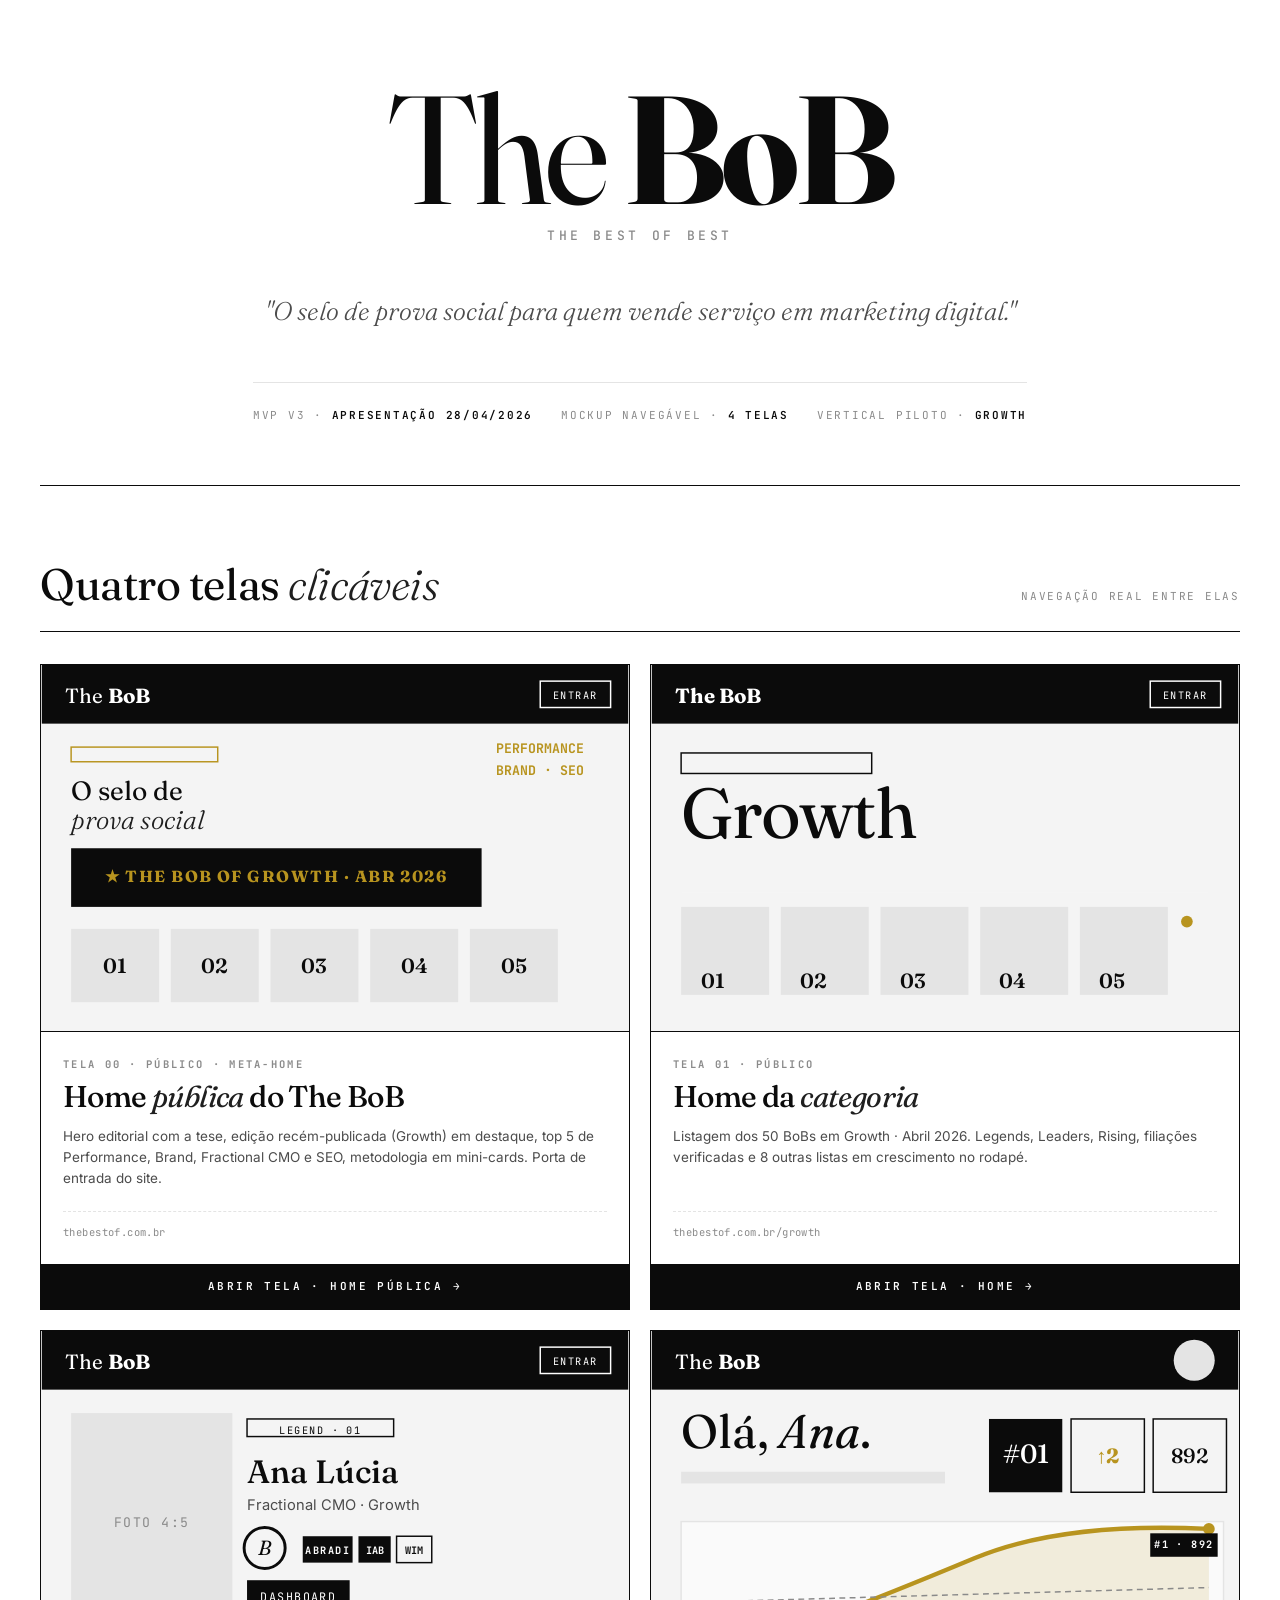
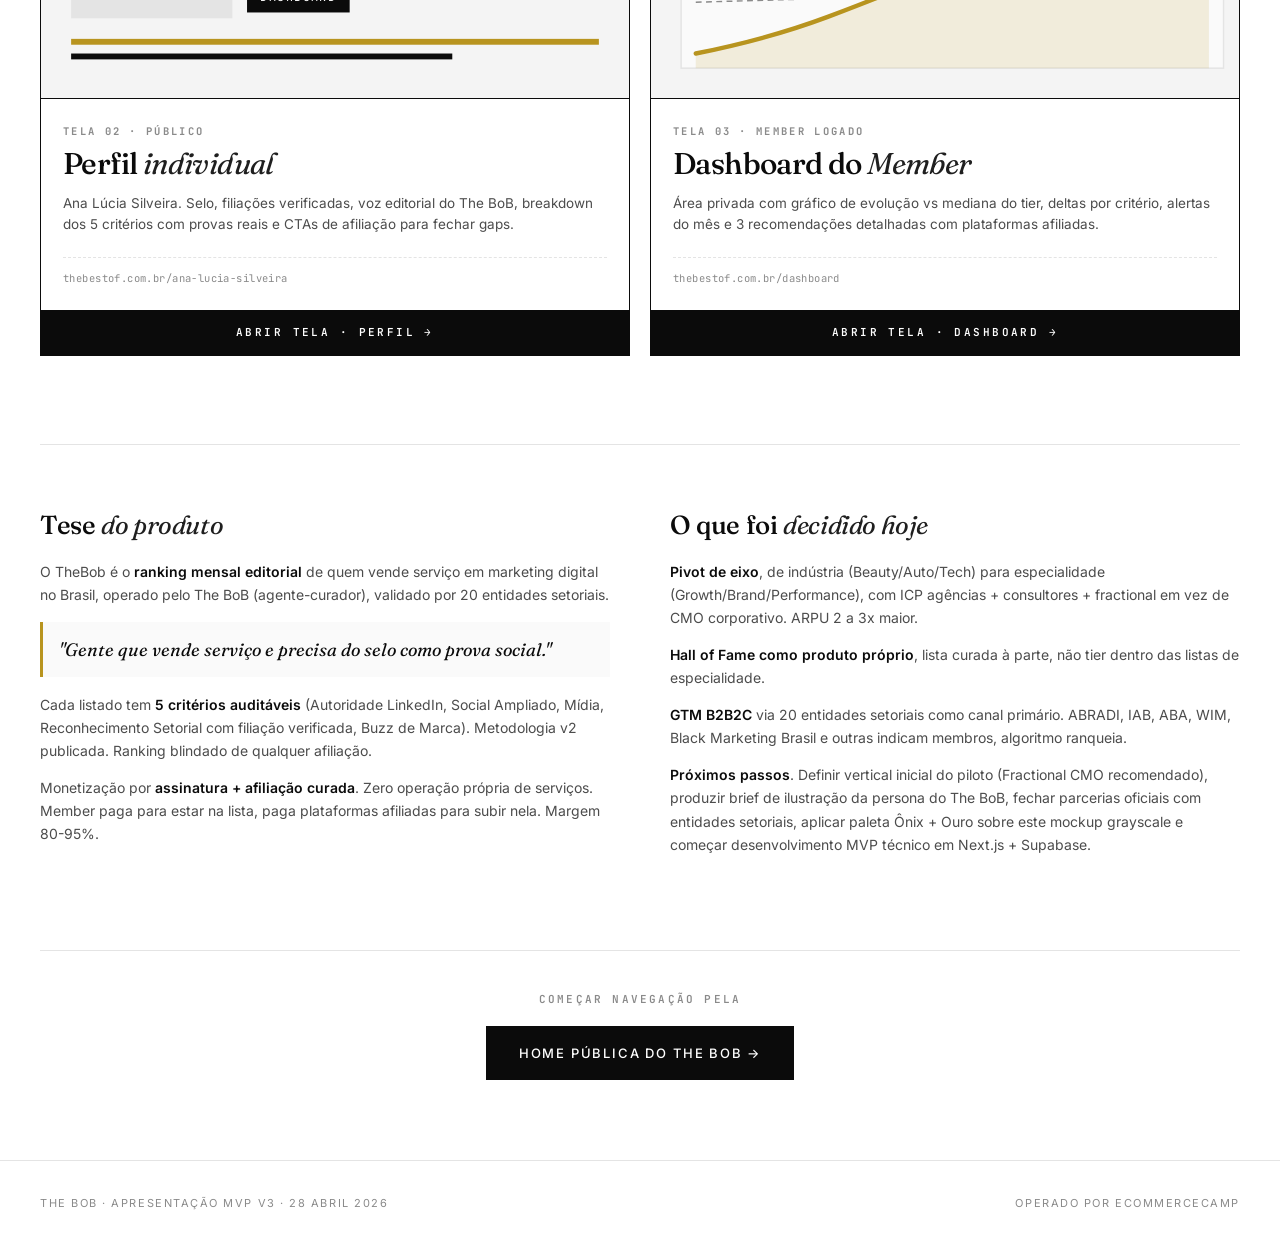
==== apresentacao.html @ 16d8b201 "feat: mockup navegável v3 do TheBob" ====
<!DOCTYPE html>
<html lang="pt-BR">
<head>
<meta charset="UTF-8" />
<meta name="viewport" content="width=device-width, initial-scale=1" />
<title>The BoB · Apresentação MVP · 28 de Abril de 2026</title>
<link rel="preconnect" href="https://fonts.googleapis.com" />
<link rel="preconnect" href="https://fonts.gstatic.com" crossorigin />
<link href="https://fonts.googleapis.com/css2?family=Fraunces:ital,opsz,wght@0,9..144,300;0,9..144,400;0,9..144,500;0,9..144,600;0,9..144,700;0,9..144,900;1,9..144,300;1,9..144,400&family=Inter:wght@300;400;500;600;700&family=JetBrains+Mono:wght@400;500;600;700&display=swap" rel="stylesheet" />
<link rel="stylesheet" href="styles.css" />
</head>
<body>

<main>
  <div class="container">

    <!-- HERO DA APRESENTAÇÃO -->
    <section class="pres-hero">
      <div class="pres-logo">The <strong>BoB</strong></div>
      <div class="pres-tagline">The Best of Best</div>
      <p class="pres-sub">"O selo de prova social para quem vende serviço em marketing digital."</p>
      <div class="pres-meta">
        <span>MVP v3 · <strong>Apresentação 28/04/2026</strong></span>
        <span>Mockup navegável · <strong>4 telas</strong></span>
        <span>Vertical piloto · <strong>Growth</strong></span>
        
      </div>
    </section>

    <!-- GRID DAS 4 TELAS -->
    <section class="pres-grid-section">
      <div class="pres-grid-head">
        <h2>Quatro telas <em>clicáveis</em></h2>
        <span class="mono" style="font-size: 11px; color: var(--mute); letter-spacing: 0.16em; text-transform: uppercase;">Navegação real entre elas</span>
      </div>

      <div class="pres-grid" style="grid-template-columns: repeat(2, 1fr);">

        <!-- CARD 00: HOME PÚBLICA (NOVO) -->
        <a href="home.html" class="pres-card">
          <div class="pres-card-visual">
            <svg viewBox="0 0 400 250" xmlns="http://www.w3.org/2000/svg">
              <rect x="0" y="0" width="400" height="40" fill="#0B0B0B"/>
              <text x="16" y="26" font-family="Fraunces,serif" font-size="14" fill="#FFF">The <tspan font-weight="700">BoB</tspan></text>
              <rect x="340" y="11" width="48" height="18" fill="none" stroke="#FFF"/>
              <text x="364" y="23" font-family="JetBrains Mono,monospace" font-size="7" fill="#FFF" text-anchor="middle" letter-spacing="1">ENTRAR</text>
              <rect x="20" y="56" width="100" height="10" fill="none" stroke="#B8941F"/>
              
              <text x="20" y="92" font-family="Fraunces,serif" font-size="18" fill="#0B0B0B" font-weight="400">O selo de</text>
              <text x="20" y="112" font-family="Fraunces,serif" font-size="18" fill="#1F1F1F" font-style="italic" font-weight="300">prova social</text>
              <rect x="20" y="125" width="280" height="40" fill="#0B0B0B"/>
              <text x="160" y="148" font-family="Fraunces,serif" font-size="11" fill="#B8941F" font-weight="700" text-anchor="middle" letter-spacing="1">★ THE BOB OF GROWTH · ABR 2026</text>
              <rect x="20" y="180" width="60" height="50" fill="#E4E4E4"/>
              <rect x="88" y="180" width="60" height="50" fill="#E4E4E4"/>
              <rect x="156" y="180" width="60" height="50" fill="#E4E4E4"/>
              <rect x="224" y="180" width="60" height="50" fill="#E4E4E4"/>
              <rect x="292" y="180" width="60" height="50" fill="#E4E4E4"/>
              <text x="50" y="210" font-family="Fraunces,serif" font-size="14" fill="#0B0B0B" font-weight="600" text-anchor="middle">01</text>
              <text x="118" y="210" font-family="Fraunces,serif" font-size="14" fill="#0B0B0B" font-weight="600" text-anchor="middle">02</text>
              <text x="186" y="210" font-family="Fraunces,serif" font-size="14" fill="#0B0B0B" font-weight="600" text-anchor="middle">03</text>
              <text x="254" y="210" font-family="Fraunces,serif" font-size="14" fill="#0B0B0B" font-weight="600" text-anchor="middle">04</text>
              <text x="322" y="210" font-family="Fraunces,serif" font-size="14" fill="#0B0B0B" font-weight="600" text-anchor="middle">05</text>
              <text x="370" y="60" font-family="JetBrains Mono,monospace" font-size="9" fill="#B8941F" font-weight="700" text-anchor="end">PERFORMANCE</text>
              <text x="370" y="75" font-family="JetBrains Mono,monospace" font-size="9" fill="#B8941F" font-weight="700" text-anchor="end">BRAND · SEO</text>
            </svg>
          </div>
          <div class="pres-card-body">
            <span class="pres-card-num">Tela 00 · Público · meta-home</span>
            <h3>Home <em>pública</em> do The BoB</h3>
            <p>Hero editorial com a tese, edição recém-publicada (Growth) em destaque, top 5 de Performance, Brand, Fractional CMO e SEO, metodologia em mini-cards. Porta de entrada do site.</p>
            <span class="pres-card-url">thebestof.com.br</span>
          </div>
          <span class="pres-card-cta">Abrir tela · Home pública →</span>
        </a>

        <!-- CARD 01: HOME CATEGORIA -->
        <a href="index.html" class="pres-card">
          <div class="pres-card-visual">
            <svg viewBox="0 0 400 250" xmlns="http://www.w3.org/2000/svg">
              <rect x="0" y="0" width="400" height="40" fill="#0B0B0B"/>
              <text x="16" y="26" font-family="Fraunces,serif" font-size="14" fill="#FFF" font-weight="700">The <tspan font-weight="700">BoB</tspan></text>
              <rect x="340" y="11" width="48" height="18" fill="none" stroke="#FFF" stroke-width="1"/>
              <text x="364" y="23" font-family="JetBrains Mono,monospace" font-size="7" fill="#FFF" text-anchor="middle" letter-spacing="1">ENTRAR</text>
              <rect x="20" y="60" width="130" height="14" fill="none" stroke="#0B0B0B"/>
              
              <text x="20" y="118" font-family="Fraunces,serif" font-size="48" fill="#0B0B0B" font-weight="400" letter-spacing="-1">Growth</text>
              <rect x="20" y="145" width="360" height="10" fill="#F4F4F4"/>
              <rect x="20" y="165" width="60" height="60" fill="#E4E4E4"/>
              <rect x="88" y="165" width="60" height="60" fill="#E4E4E4"/>
              <rect x="156" y="165" width="60" height="60" fill="#E4E4E4"/>
              <rect x="224" y="165" width="60" height="60" fill="#E4E4E4"/>
              <rect x="292" y="165" width="60" height="60" fill="#E4E4E4"/>
              <text x="42" y="220" font-family="Fraunces,serif" font-size="14" fill="#0B0B0B" font-weight="600" text-anchor="middle">01</text>
              <text x="110" y="220" font-family="Fraunces,serif" font-size="14" fill="#0B0B0B" font-weight="600" text-anchor="middle">02</text>
              <text x="178" y="220" font-family="Fraunces,serif" font-size="14" fill="#0B0B0B" font-weight="600" text-anchor="middle">03</text>
              <text x="246" y="220" font-family="Fraunces,serif" font-size="14" fill="#0B0B0B" font-weight="600" text-anchor="middle">04</text>
              <text x="314" y="220" font-family="Fraunces,serif" font-size="14" fill="#0B0B0B" font-weight="600" text-anchor="middle">05</text>
              <circle cx="365" cy="175" r="4" fill="#B8941F"/>
            </svg>
          </div>
          <div class="pres-card-body">
            <span class="pres-card-num">Tela 01 · Público</span>
            <h3>Home da <em>categoria</em></h3>
            <p>Listagem dos 50 BoBs em Growth · Abril 2026. Legends, Leaders, Rising, filiações verificadas e 8 outras listas em crescimento no rodapé.</p>
            <span class="pres-card-url">thebestof.com.br/growth</span>
          </div>
          <span class="pres-card-cta">Abrir tela · Home →</span>
        </a>

        <!-- CARD 02: PERFIL -->
        <a href="perfil.html" class="pres-card">
          <div class="pres-card-visual">
            <svg viewBox="0 0 400 250" xmlns="http://www.w3.org/2000/svg">
              <rect x="0" y="0" width="400" height="40" fill="#0B0B0B"/>
              <text x="16" y="26" font-family="Fraunces,serif" font-size="14" fill="#FFF">The <tspan font-weight="700">BoB</tspan></text>
              <rect x="340" y="11" width="48" height="18" fill="none" stroke="#FFF"/>
              <text x="364" y="23" font-family="JetBrains Mono,monospace" font-size="7" fill="#FFF" text-anchor="middle" letter-spacing="1">ENTRAR</text>
              <rect x="20" y="56" width="110" height="140" fill="#E4E4E4"/>
              <text x="75" y="134" font-family="JetBrains Mono,monospace" font-size="9" fill="#8A8A8A" text-anchor="middle" letter-spacing="1">FOTO 4:5</text>
              <rect x="140" y="60" width="100" height="12" fill="none" stroke="#0B0B0B"/>
              <text x="190" y="70" font-family="JetBrains Mono,monospace" font-size="7" fill="#0B0B0B" text-anchor="middle" letter-spacing="1">LEGEND · 01</text>
              <text x="140" y="104" font-family="Fraunces,serif" font-size="22" fill="#0B0B0B" font-weight="500">Ana Lúcia</text>
              <text x="140" y="122" font-family="Inter,sans-serif" font-size="10" fill="#4C4C4C">Fractional CMO · Growth</text>
              <circle cx="152" cy="148" r="14" fill="none" stroke="#0B0B0B" stroke-width="2"/>
              <text x="152" y="153" font-family="Fraunces,serif" font-size="14" fill="#0B0B0B" font-style="italic" text-anchor="middle">B</text>
              <rect x="178" y="140" width="34" height="18" fill="#0B0B0B"/>
              <text x="195" y="152" font-family="JetBrains Mono,monospace" font-size="7" fill="#FFF" text-anchor="middle" font-weight="700" letter-spacing="1">ABRADI</text>
              <rect x="216" y="140" width="22" height="18" fill="#0B0B0B"/>
              <text x="227" y="152" font-family="JetBrains Mono,monospace" font-size="7" fill="#FFF" text-anchor="middle" font-weight="700">IAB</text>
              <rect x="242" y="140" width="24" height="18" fill="none" stroke="#0B0B0B"/>
              <text x="254" y="152" font-family="JetBrains Mono,monospace" font-size="7" fill="#0B0B0B" text-anchor="middle" font-weight="700">WIM</text>
              <rect x="140" y="170" width="70" height="22" fill="#0B0B0B"/>
              <text x="175" y="184" font-family="JetBrains Mono,monospace" font-size="8" fill="#FFF" text-anchor="middle" letter-spacing="1">DASHBOARD</text>
              <rect x="20" y="210" width="360" height="4" fill="#B8941F"/>
              <rect x="20" y="220" width="260" height="4" fill="#0B0B0B"/>
            </svg>
          </div>
          <div class="pres-card-body">
            <span class="pres-card-num">Tela 02 · Público</span>
            <h3>Perfil <em>individual</em></h3>
            <p>Ana Lúcia Silveira. Selo, filiações verificadas, voz editorial do The BoB, breakdown dos 5 critérios com provas reais e CTAs de afiliação para fechar gaps.</p>
            <span class="pres-card-url">thebestof.com.br/ana-lucia-silveira</span>
          </div>
          <span class="pres-card-cta">Abrir tela · Perfil →</span>
        </a>

        <!-- CARD 03: DASHBOARD -->
        <a href="dashboard.html" class="pres-card">
          <div class="pres-card-visual">
            <svg viewBox="0 0 400 250" xmlns="http://www.w3.org/2000/svg">
              <rect x="0" y="0" width="400" height="40" fill="#0B0B0B"/>
              <text x="16" y="26" font-family="Fraunces,serif" font-size="14" fill="#FFF">The <tspan font-weight="700">BoB</tspan></text>
              <circle cx="370" cy="20" r="14" fill="#E4E4E4"/>
              <text x="20" y="80" font-family="Fraunces,serif" font-size="32" fill="#0B0B0B" font-weight="400">Olá, <tspan font-style="italic">Ana</tspan>.</text>
              <rect x="20" y="96" width="180" height="8" fill="#E4E4E4"/>
              <rect x="230" y="60" width="50" height="50" fill="#0B0B0B"/>
              <text x="255" y="90" font-family="Fraunces,serif" font-size="18" fill="#FFF" text-anchor="middle" font-weight="500">#01</text>
              <rect x="286" y="60" width="50" height="50" fill="#F4F4F4" stroke="#0B0B0B"/>
              <text x="311" y="90" font-family="Fraunces,serif" font-size="14" fill="#B8941F" text-anchor="middle" font-weight="700">↑2</text>
              <rect x="342" y="60" width="50" height="50" fill="#F4F4F4" stroke="#0B0B0B"/>
              <text x="367" y="90" font-family="Fraunces,serif" font-size="14" fill="#0B0B0B" text-anchor="middle" font-weight="500">892</text>
              <rect x="20" y="130" width="370" height="100" fill="#FAFAFA" stroke="#E4E4E4"/>
              <path d="M 30 220 Q 80 210, 120 195 T 220 155 T 380 135" fill="none" stroke="#B8941F" stroke-width="3" stroke-linecap="round"/>
              <path d="M 30 220 Q 80 210, 120 195 T 220 155 T 380 135 L 380 230 L 30 230 Z" fill="#B8941F" fill-opacity="0.14"/>
              <line x1="30" y1="185" x2="380" y2="175" stroke="#8A8A8A" stroke-width="1" stroke-dasharray="4,3"/>
              <circle cx="380" cy="135" r="4" fill="#B8941F"/>
              <rect x="340" y="138" width="46" height="16" fill="#0B0B0B"/>
              <text x="363" y="148" font-family="JetBrains Mono,monospace" font-size="7" fill="#FFF" text-anchor="middle" font-weight="700" letter-spacing="1">#1 · 892</text>
            </svg>
          </div>
          <div class="pres-card-body">
            <span class="pres-card-num">Tela 03 · Member logado</span>
            <h3>Dashboard do <em>Member</em></h3>
            <p>Área privada com gráfico de evolução vs mediana do tier, deltas por critério, alertas do mês e 3 recomendações detalhadas com plataformas afiliadas.</p>
            <span class="pres-card-url">thebestof.com.br/dashboard</span>
          </div>
          <span class="pres-card-cta">Abrir tela · Dashboard →</span>
        </a>

      </div>
    </section>

    <!-- CONTEXTO ESTRATÉGICO -->
    <section class="pres-context">
      <div>
        <h3>Tese <em>do produto</em></h3>
        <p>O TheBob é o <strong>ranking mensal editorial</strong> de quem vende serviço em marketing digital no Brasil, operado pelo The BoB (agente-curador), validado por 20 entidades setoriais.</p>
        <p class="pres-key">"Gente que vende serviço e precisa do selo como prova social."</p>
        <p>Cada listado tem <strong>5 critérios auditáveis</strong> (Autoridade LinkedIn, Social Ampliado, Mídia, Reconhecimento Setorial com filiação verificada, Buzz de Marca). Metodologia v2 publicada. Ranking blindado de qualquer afiliação.</p>
        <p>Monetização por <strong>assinatura + afiliação curada</strong>. Zero operação própria de serviços. Member paga para estar na lista, paga plataformas afiliadas para subir nela. Margem 80-95%.</p>
      </div>
      <div>
        <h3>O que foi <em>decidido hoje</em></h3>
        <p><strong>Pivot de eixo</strong>, de indústria (Beauty/Auto/Tech) para especialidade (Growth/Brand/Performance), com ICP agências + consultores + fractional em vez de CMO corporativo. ARPU 2 a 3x maior.</p>
        <p><strong>Hall of Fame como produto próprio</strong>, lista curada à parte, não tier dentro das listas de especialidade.</p>
        <p><strong>GTM B2B2C</strong> via 20 entidades setoriais como canal primário. ABRADI, IAB, ABA, WIM, Black Marketing Brasil e outras indicam membros, algoritmo ranqueia.</p>
        <p><strong>Próximos passos</strong>. Definir vertical inicial do piloto (Fractional CMO recomendado), produzir brief de ilustração da persona do The BoB, fechar parcerias oficiais com entidades setoriais, aplicar paleta Ônix + Ouro sobre este mockup grayscale e começar desenvolvimento MVP técnico em Next.js + Supabase.</p>
      </div>
    </section>

    <!-- BOTÃO DE NAVEGAÇÃO RÁPIDA -->
    <section style="padding: 40px 0 80px; border-top: 1px solid var(--line); text-align: center;">
      <p class="mono" style="font-size: 11px; letter-spacing: 0.2em; text-transform: uppercase; color: var(--mute); margin-bottom: 18px; font-weight: 600;">Começar navegação pela</p>
      <a href="home.html" class="btn primary" style="padding: 16px 32px; font-size: 13px;">Home pública do The BoB →</a>
    </section>

  </div>
</main>

<footer class="global-footer">
  <div class="container">
    <span>The BoB · Apresentação MVP v3 · 28 Abril 2026</span>
    <span>Operado por ecommerceCAMP</span>
  </div>
</footer>

</body>
</html>
---- styles.css ----
:root {
  --ink: #0B0B0B;
  --ink-2: #1F1F1F;
  --sub: #4C4C4C;
  --mute: #8A8A8A;
  --line: #E4E4E4;
  --line-strong: #BABABA;
  --soft: #F4F4F4;
  --softer: #FAFAFA;
  --paper: #FFFFFF;
  --gold: #B8941F;
  --gold-soft: #F4EBD0;
}

* { margin: 0; padding: 0; box-sizing: border-box; }
html { scroll-behavior: smooth; }
body {
  background: var(--paper);
  color: var(--ink);
  font-family: 'Inter', -apple-system, system-ui, sans-serif;
  font-size: 15px;
  line-height: 1.55;
  font-weight: 400;
  -webkit-font-smoothing: antialiased;
  text-rendering: optimizeLegibility;
}
::selection { background: var(--ink); color: var(--paper); }

img { display: block; max-width: 100%; }
a { color: inherit; }

.mono { font-family: 'JetBrains Mono', 'SF Mono', Menlo, Consolas, monospace; }
.container { max-width: 1280px; margin: 0 auto; padding: 0 40px; }

/* ───── NAV ───── */
.nav {
  border-bottom: 1px solid var(--ink);
  padding: 18px 0;
  background: var(--paper);
  position: sticky;
  top: 0;
  z-index: 50;
}
.nav .container {
  display: flex;
  justify-content: space-between;
  align-items: center;
  gap: 24px;
}

.logo {
  display: flex;
  flex-direction: column;
  text-decoration: none;
  line-height: 1;
  gap: 4px;
}
.logo .brand {
  font-family: 'Fraunces', serif;
  font-weight: 400;
  font-size: 30px;
  letter-spacing: -0.02em;
  color: var(--ink);
}
.logo .brand strong { font-weight: 700; color: var(--ink); }
.logo .tagline {
  font-family: 'JetBrains Mono', monospace;
  font-size: 8.5px;
  letter-spacing: 0.28em;
  text-transform: uppercase;
  color: var(--mute);
  font-weight: 500;
}

.nav-links {
  display: flex;
  gap: 28px;
  list-style: none;
  font-size: 13px;
}
.nav-links a {
  color: var(--ink);
  text-decoration: none;
  padding-bottom: 2px;
  border-bottom: 1px solid transparent;
}
.nav-links a:hover { border-bottom-color: var(--ink); }
.nav-cta {
  border: 1px solid var(--ink);
  padding: 9px 16px;
  font-size: 11px;
  letter-spacing: 0.12em;
  text-transform: uppercase;
  font-weight: 500;
  color: var(--ink);
  text-decoration: none;
}
.nav-cta:hover { background: var(--ink); color: var(--paper); }

/* ───── BREADCRUMB ───── */
.breadcrumb {
  padding: 22px 0 0;
  font-size: 11px;
  letter-spacing: 0.14em;
  text-transform: uppercase;
  color: var(--mute);
}
.breadcrumb a { color: var(--mute); text-decoration: none; }
.breadcrumb a:hover { color: var(--ink); }

/* ───── HERO ───── */
.hero {
  padding: 52px 0 72px;
  border-bottom: 1px solid var(--ink);
}
.hero .eyebrow {
  font-size: 12px;
  font-weight: 500;
  letter-spacing: 0.18em;
  text-transform: uppercase;
  color: var(--ink);
  margin-bottom: 18px;
  font-family: 'Fraunces', serif;
  font-style: italic;
}
.hero h1 {
  font-family: 'Fraunces', serif;
  font-weight: 400;
  font-size: clamp(56px, 10vw, 160px);
  line-height: 0.88;
  letter-spacing: -0.035em;
  margin-bottom: 28px;
}
.hero h1 em { font-style: italic; font-weight: 300; color: var(--ink-2); }
.hero .lede {
  font-family: 'Fraunces', serif;
  font-weight: 300;
  font-style: italic;
  font-size: clamp(18px, 2vw, 26px);
  line-height: 1.4;
  max-width: 34ch;
  color: var(--sub);
  margin-bottom: 36px;
}
.hero .meta {
  display: flex;
  gap: 40px;
  font-size: 11px;
  letter-spacing: 0.12em;
  text-transform: uppercase;
  color: var(--mute);
  padding-top: 20px;
  border-top: 1px solid var(--line);
  flex-wrap: wrap;
}
.hero .meta strong { color: var(--ink); font-weight: 600; letter-spacing: 0.08em; }
.hero .abramark-stamp {
  display: inline-block;
  padding: 5px 11px;
  border: 1px solid var(--ink);
  font-family: 'JetBrains Mono', monospace;
  font-size: 9.5px;
  letter-spacing: 0.18em;
  text-transform: uppercase;
  margin-bottom: 22px;
  background: var(--paper);
}

/* ───── FILTERS ───── */
.filters {
  padding: 18px 0;
  border-bottom: 1px solid var(--line);
  display: flex;
  justify-content: space-between;
  align-items: center;
  flex-wrap: wrap;
  gap: 20px;
  background: var(--paper);
}
.filter-group { display: flex; gap: 8px; align-items: center; flex-wrap: wrap; }
.filter-label {
  font-size: 10px;
  letter-spacing: 0.18em;
  text-transform: uppercase;
  color: var(--mute);
  margin-right: 6px;
}
.chip {
  font-size: 12px;
  padding: 6px 12px;
  border: 1px solid var(--line-strong);
  background: var(--paper);
  color: var(--sub);
  cursor: pointer;
}
.chip.active { background: var(--ink); color: var(--paper); border-color: var(--ink); }
.toggle-view { display: inline-flex; border: 1px solid var(--ink); }
.toggle-view span {
  padding: 6px 14px;
  font-size: 12px;
  cursor: pointer;
  border-right: 1px solid var(--ink);
}
.toggle-view span:last-child { border-right: none; }
.toggle-view span.on { background: var(--ink); color: var(--paper); }

/* ───── TIER SECTIONS ───── */
.tier-section { padding: 64px 0 40px; }
.tier-header {
  display: flex;
  justify-content: space-between;
  align-items: baseline;
  flex-wrap: wrap;
  gap: 16px;
  padding-bottom: 12px;
  border-bottom: 1.5px solid var(--ink);
  margin-bottom: 24px;
}
.tier-header h2 {
  font-family: 'Fraunces', serif;
  font-weight: 400;
  font-size: clamp(34px, 4.2vw, 58px);
  line-height: 1;
  letter-spacing: -0.015em;
}
.tier-header h2 em { font-style: italic; color: var(--ink-2); font-weight: 300; }
.tier-header .range {
  font-family: 'Fraunces', serif;
  font-style: italic;
  font-size: 14px;
  color: var(--sub);
}
.tier-desc {
  font-family: 'Fraunces', serif;
  font-style: italic;
  font-size: 17px;
  line-height: 1.55;
  color: var(--sub);
  max-width: 58ch;
  margin-bottom: 36px;
  font-weight: 300;
}

/* ───── DELTA ───── */
.delta {
  font-size: 11px;
  font-weight: 500;
  letter-spacing: 0.06em;
  color: var(--sub);
  display: inline-flex;
  align-items: center;
  gap: 5px;
}
.delta.up { color: var(--gold); font-weight: 700; }
.delta.down { color: var(--sub); }
.delta.same { color: var(--mute); }
.delta.new {
  font-size: 10px;
  font-weight: 700;
  letter-spacing: 0.18em;
  text-transform: uppercase;
  border: 1px solid var(--ink);
  background: var(--ink);
  color: var(--paper);
  padding: 3px 8px;
}
.sym { font-family: 'Fraunces', serif; font-size: 12px; line-height: 1; }

/* ───── LEGENDS ───── */
.legends {
  display: grid;
  grid-template-columns: repeat(5, 1fr);
  gap: 26px;
}
.card-legend {
  display: flex;
  flex-direction: column;
  gap: 10px;
  text-decoration: none;
  color: inherit;
}
.card-legend:hover .photo-4x5 img { transform: scale(1.02); }
.card-legend .rank-row {
  display: flex;
  justify-content: space-between;
  align-items: flex-end;
  padding-bottom: 10px;
  border-bottom: 1px solid var(--ink);
}
.card-legend .rank-num {
  font-family: 'Fraunces', serif;
  font-size: 58px;
  line-height: 0.85;
  font-weight: 300;
  letter-spacing: -0.03em;
}
.photo-4x5 {
  width: 100%;
  aspect-ratio: 4 / 5;
  overflow: hidden;
  background: var(--soft);
}
.photo-4x5 img {
  width: 100%; height: 100%; object-fit: cover;
  transition: transform 0.3s ease;
}
.card-legend .name {
  font-family: 'Fraunces', serif;
  font-weight: 500;
  font-size: 20px;
  line-height: 1.12;
  letter-spacing: -0.015em;
  margin-top: 2px;
}
.card-legend .role {
  font-size: 12px;
  line-height: 1.45;
  color: var(--sub);
}
.card-legend .company { font-weight: 600; color: var(--ink); }
.card-legend .achievement {
  font-family: 'Fraunces', serif;
  font-style: italic;
  font-size: 13px;
  line-height: 1.5;
  color: var(--sub);
  padding-left: 12px;
  border-left: 2px solid var(--ink);
  margin-top: 4px;
  font-weight: 300;
}
.bob-block {
  display: flex;
  gap: 10px;
  align-items: flex-start;
  padding: 12px 0 0;
  border-top: 1px solid var(--line);
}
.bob-seal {
  width: 32px;
  height: 32px;
  border: 1.5px solid var(--ink);
  border-radius: 50%;
  display: flex;
  align-items: center;
  justify-content: center;
  font-family: 'Fraunces', serif;
  font-style: italic;
  font-size: 14px;
  font-weight: 500;
  flex-shrink: 0;
  background: var(--paper);
}
.bob-quote {
  font-family: 'Fraunces', serif;
  font-style: italic;
  font-size: 12px;
  line-height: 1.5;
  color: var(--ink-2);
  font-weight: 300;
}

.filiations {
  display: flex;
  gap: 5px;
  align-items: center;
  padding-top: 10px;
  margin-top: 4px;
  border-top: 1px dashed var(--line);
  flex-wrap: wrap;
}
.fil-label {
  font-family: 'JetBrains Mono', monospace;
  font-size: 9px;
  letter-spacing: 0.14em;
  text-transform: uppercase;
  color: var(--mute);
  margin-right: 4px;
}
.fil-badge {
  font-family: 'JetBrains Mono', monospace;
  font-size: 9.5px;
  letter-spacing: 0.08em;
  font-weight: 600;
  padding: 2px 6px;
  border: 1px solid var(--ink);
  color: var(--ink);
}
.fil-badge.tier-s { background: var(--ink); color: var(--paper); }
.fil-badge.tier-a { background: var(--paper); color: var(--ink); }
.fil-more { font-family: 'JetBrains Mono', monospace; font-size: 10px; color: var(--mute); }

/* ───── LEADERS ───── */
.leaders {
  display: grid;
  grid-template-columns: repeat(5, 1fr);
  gap: 20px;
}
.card-leader {
  display: flex;
  flex-direction: column;
  gap: 9px;
  text-decoration: none;
  color: inherit;
}
.card-leader .rank-row {
  display: flex;
  justify-content: space-between;
  align-items: baseline;
  padding-bottom: 8px;
  border-bottom: 1px solid var(--line-strong);
}
.card-leader .rank-num {
  font-family: 'Fraunces', serif;
  font-size: 38px;
  line-height: 1;
  font-weight: 400;
}
.photo-1x1 {
  width: 100%;
  aspect-ratio: 1 / 1;
  overflow: hidden;
  background: var(--soft);
}
.photo-1x1 img { width: 100%; height: 100%; object-fit: cover; }
.card-leader .name {
  font-family: 'Fraunces', serif;
  font-weight: 500;
  font-size: 17px;
  line-height: 1.15;
}
.card-leader .role { font-size: 11px; color: var(--sub); line-height: 1.35; }
.card-leader .company { font-weight: 600; color: var(--ink); }
.card-leader .leader-tag {
  padding-top: 8px;
  border-top: 1px solid var(--line);
  display: flex;
  align-items: center;
  gap: 8px;
  font-size: 10px;
  letter-spacing: 0.14em;
  text-transform: uppercase;
  color: var(--ink);
  font-weight: 600;
}
.mini-seal {
  width: 16px; height: 16px;
  border: 1px solid var(--ink);
  border-radius: 50%;
  display: inline-flex;
  align-items: center;
  justify-content: center;
  font-family: 'Fraunces', serif;
  font-style: italic;
  font-size: 9px;
  font-weight: 500;
  flex-shrink: 0;
}
.card-leader .filiations-mini {
  display: flex;
  gap: 4px;
  padding-top: 6px;
  flex-wrap: wrap;
}
.card-leader .filiations-mini .fil-badge { font-size: 8.5px; padding: 1.5px 5px; }

/* ───── RISING ───── */
.rising {
  display: grid;
  grid-template-columns: repeat(5, 1fr);
  gap: 12px;
}
.card-rising {
  display: flex;
  gap: 10px;
  padding: 11px;
  border: 1px solid var(--line);
  text-decoration: none;
  color: inherit;
}
.card-rising:hover { border-color: var(--ink); }
.card-rising .photo-mini {
  width: 54px; height: 54px;
  overflow: hidden;
  flex-shrink: 0;
  background: var(--soft);
}
.card-rising .photo-mini img { width: 100%; height: 100%; object-fit: cover; }
.rising-info {
  display: flex;
  flex-direction: column;
  gap: 2px;
  min-width: 0;
  flex: 1;
}
.rising-info .top-line {
  display: flex;
  align-items: baseline;
  gap: 8px;
  margin-bottom: 2px;
}
.rising-info .rnum { font-family: 'Fraunces', serif; font-weight: 500; font-size: 15px; }
.rising-info .rdelta { font-size: 10px; color: var(--mute); letter-spacing: 0.04em; }
.rising-info .rdelta.up { color: var(--gold); font-weight: 700; }
.rising-info .rdelta.new { font-weight: 700; letter-spacing: 0.12em; color: var(--ink); }
.rising-info .name {
  font-family: 'Fraunces', serif;
  font-weight: 500;
  font-size: 13px;
  line-height: 1.18;
}
.rising-info .role {
  font-size: 10px;
  color: var(--sub);
  line-height: 1.3;
  white-space: nowrap;
  overflow: hidden;
  text-overflow: ellipsis;
}
.rising-info .fil-mini {
  font-family: 'JetBrains Mono', monospace;
  font-size: 8px;
  color: var(--mute);
  letter-spacing: 0.08em;
  margin-top: 2px;
}

/* ───── RISING SPLIT (mesma diagramação para 11-30 e 31-50) ───── */
.rising.rising-mid,
.rising.rising-end {
  grid-template-columns: repeat(5, 1fr);
  gap: 14px;
}
.rising.rising-end {
  margin-top: 14px;
}

/* Garante que [hidden] funcione mesmo com display:grid forte das classes .rising */
.rising[hidden] { display: none !important; }

.expand-toggle {
  display: block;
  width: 100%;
  margin-top: 16px;
  padding: 20px;
  background: var(--paper);
  border: 1px dashed var(--ink);
  font-family: 'JetBrains Mono', monospace;
  font-size: 11px;
  letter-spacing: 0.18em;
  text-transform: uppercase;
  font-weight: 700;
  color: var(--ink);
  cursor: pointer;
  text-align: center;
  transition: all 0.2s;
}
.expand-toggle:hover {
  background: var(--ink);
  color: var(--paper);
  border-style: solid;
}

/* ───── EDITION FOOTER ───── */
.edition-footer {
  padding: 64px 0 44px;
  margin-top: 52px;
  border-top: 1px solid var(--ink);
  display: grid;
  grid-template-columns: 1fr 1fr;
  gap: 48px;
}
.edition-footer h3 {
  font-family: 'Fraunces', serif;
  font-weight: 400;
  font-size: 28px;
  line-height: 1.05;
  margin-bottom: 12px;
  letter-spacing: -0.015em;
}
.edition-footer h3 em { font-style: italic; color: var(--ink-2); font-weight: 300; }
.edition-footer p { font-size: 13.5px; color: var(--sub); line-height: 1.6; margin-bottom: 18px; max-width: 42ch; }
.footer-ctas { display: flex; gap: 10px; flex-wrap: wrap; }
.footer-ctas a {
  border: 1px solid var(--ink);
  padding: 10px 16px;
  font-size: 11px;
  letter-spacing: 0.14em;
  text-transform: uppercase;
  color: var(--ink);
  text-decoration: none;
  font-weight: 500;
}
.footer-ctas a.primary { background: var(--ink); color: var(--paper); }
.footer-ctas a:hover { background: var(--ink); color: var(--paper); }
.footer-ctas a.primary:hover { background: var(--paper); color: var(--ink); }

/* ───── GLOBAL FOOTER ───── */
.global-footer {
  padding: 34px 0 44px;
  color: var(--mute);
  font-size: 11px;
  letter-spacing: 0.14em;
  text-transform: uppercase;
  border-top: 1px solid var(--line);
}
.global-footer .container {
  display: flex;
  justify-content: space-between;
  flex-wrap: wrap;
  gap: 18px;
}
.global-footer a { color: var(--mute); text-decoration: none; }

/* ═══════════════════ PERFIL ═══════════════════ */
.profile-hero {
  padding: 44px 0;
  border-bottom: 1px solid var(--ink);
  display: grid;
  grid-template-columns: 320px 1fr;
  gap: 44px;
  align-items: start;
}
.profile-hero .photo-4x5 { max-width: 320px; }
.profile-tier-badge {
  font-family: 'JetBrains Mono', monospace;
  font-size: 11px;
  letter-spacing: 0.18em;
  text-transform: uppercase;
  color: var(--ink);
  padding: 6px 12px;
  border: 1px solid var(--ink);
  display: inline-block;
  margin-bottom: 14px;
  font-weight: 600;
}
.profile-name {
  font-family: 'Fraunces', serif;
  font-weight: 500;
  font-size: clamp(42px, 5vw, 68px);
  line-height: 1;
  letter-spacing: -0.02em;
  margin-bottom: 10px;
}
.profile-role {
  font-size: 16.5px;
  color: var(--sub);
  line-height: 1.4;
  margin-bottom: 22px;
}
.profile-role .company { font-weight: 600; color: var(--ink); }
.profile-seal-row {
  display: flex;
  align-items: center;
  gap: 22px;
  padding: 18px 0;
  border-top: 1px solid var(--line);
  border-bottom: 1px solid var(--line);
  margin-bottom: 22px;
}
.big-seal {
  width: 72px; height: 72px;
  border: 2px solid var(--ink);
  border-radius: 50%;
  display: flex;
  flex-direction: column;
  align-items: center;
  justify-content: center;
  font-family: 'Fraunces', serif;
  flex-shrink: 0;
}
.big-seal .b { font-style: italic; font-size: 28px; font-weight: 500; line-height: 1; }
.big-seal .month {
  font-family: 'JetBrains Mono', monospace;
  font-style: normal;
  font-size: 7px;
  letter-spacing: 0.2em;
  text-transform: uppercase;
  margin-top: 3px;
  color: var(--sub);
}
.seal-desc {
  font-family: 'Fraunces', serif;
  font-style: italic;
  font-size: 15px;
  color: var(--sub);
  line-height: 1.4;
  max-width: 40ch;
}
.seal-desc strong { color: var(--ink); font-weight: 500; font-style: normal; }

.profile-filiations {
  display: flex;
  flex-direction: column;
  gap: 10px;
  margin-bottom: 22px;
}
.profile-filiations .pf-label {
  font-family: 'JetBrains Mono', monospace;
  font-size: 10px;
  letter-spacing: 0.18em;
  text-transform: uppercase;
  color: var(--mute);
}
.profile-filiations .pf-grid { display: flex; gap: 10px; flex-wrap: wrap; }
.profile-fil {
  display: flex;
  align-items: center;
  gap: 10px;
  padding: 10px 14px;
  border: 1px solid var(--ink);
  background: var(--paper);
}
.profile-fil .fil-code { font-family: 'Fraunces', serif; font-size: 16px; font-weight: 600; }
.profile-fil .fil-info { display: flex; flex-direction: column; line-height: 1.1; }
.profile-fil .fil-name { font-size: 11px; font-weight: 600; }
.profile-fil .fil-verif {
  font-family: 'JetBrains Mono', monospace;
  font-size: 9px;
  color: var(--mute);
  letter-spacing: 0.1em;
  text-transform: uppercase;
}

.profile-actions { display: flex; gap: 10px; flex-wrap: wrap; }
.btn {
  border: 1px solid var(--ink);
  padding: 11px 18px;
  font-size: 11px;
  letter-spacing: 0.14em;
  text-transform: uppercase;
  color: var(--ink);
  text-decoration: none;
  font-weight: 500;
  background: var(--paper);
  cursor: pointer;
  display: inline-block;
}
.btn.primary { background: var(--ink); color: var(--paper); }
.btn:hover { background: var(--ink); color: var(--paper); }
.btn.primary:hover { background: var(--paper); color: var(--ink); }

/* voz do BoB */
.bob-voice {
  padding: 48px 0;
  border-bottom: 1px solid var(--line);
}
.bv-label {
  display: flex;
  align-items: center;
  gap: 14px;
  font-family: 'JetBrains Mono', monospace;
  font-size: 11px;
  letter-spacing: 0.2em;
  text-transform: uppercase;
  margin-bottom: 20px;
  color: var(--ink);
  font-weight: 600;
}
.bv-label .bob-seal { width: 30px; height: 30px; font-size: 14px; }
.bv-text {
  font-family: 'Fraunces', serif;
  font-style: italic;
  font-weight: 300;
  font-size: clamp(19px, 2.2vw, 26px);
  line-height: 1.5;
  max-width: 58ch;
  color: var(--ink);
  letter-spacing: -0.005em;
}

/* breakdown */
.breakdown-section { padding: 56px 0 40px; }
.breakdown-head {
  padding-bottom: 12px;
  border-bottom: 1.5px solid var(--ink);
  margin-bottom: 8px;
  display: flex;
  justify-content: space-between;
  align-items: baseline;
  flex-wrap: wrap;
  gap: 12px;
}
.breakdown-head h2 {
  font-family: 'Fraunces', serif;
  font-weight: 400;
  font-size: clamp(30px, 3.6vw, 46px);
  letter-spacing: -0.01em;
}
.breakdown-head h2 em { font-style: italic; color: var(--ink-2); font-weight: 300; }
.breakdown-head .total { font-family: 'Fraunces', serif; font-size: 16px; color: var(--sub); }
.breakdown-head .total strong {
  font-weight: 600;
  color: var(--ink);
  font-size: 28px;
  margin: 0 4px;
}

.criterion {
  padding: 28px 0;
  border-bottom: 1px solid var(--line);
}
.criterion:last-child { border-bottom: none; }
.crit-top {
  display: grid;
  grid-template-columns: 1fr auto;
  gap: 24px;
  align-items: baseline;
  margin-bottom: 16px;
}
.crit-name {
  font-family: 'Fraunces', serif;
  font-size: 23px;
  font-weight: 500;
  letter-spacing: -0.01em;
}
.crit-name .weight {
  font-family: 'JetBrains Mono', monospace;
  font-size: 10.5px;
  font-weight: 500;
  letter-spacing: 0.12em;
  color: var(--mute);
  margin-left: 10px;
  vertical-align: 2px;
}
.crit-score {
  font-family: 'Fraunces', serif;
  font-size: 30px;
  font-weight: 500;
  line-height: 1;
}
.crit-score .total { font-size: 16px; color: var(--mute); font-weight: 300; }
.crit-bar-wrap { margin: 14px 0; }
.crit-track {
  width: 100%;
  height: 10px;
  background: var(--soft);
  border: 1px solid var(--line);
  position: relative;
}
.crit-fill {
  position: absolute;
  top: 0; left: 0; bottom: 0;
  background: var(--ink);
}
.crit-fill.gold { background: var(--gold); }
.crit-bench {
  position: absolute;
  top: -4px; bottom: -4px;
  width: 2px;
  background: var(--ink);
}
.crit-bench-label {
  position: absolute;
  top: -22px;
  transform: translateX(-50%);
  font-family: 'JetBrains Mono', monospace;
  font-size: 9px;
  letter-spacing: 0.1em;
  text-transform: uppercase;
  color: var(--sub);
  white-space: nowrap;
}

.crit-status {
  display: flex;
  gap: 12px;
  align-items: center;
  font-family: 'JetBrains Mono', monospace;
  font-size: 11px;
  letter-spacing: 0.12em;
  text-transform: uppercase;
  font-weight: 500;
  margin-bottom: 10px;
  flex-wrap: wrap;
}
.status-pill {
  padding: 4px 10px;
  border: 1px solid var(--ink);
  display: inline-block;
}
.status-pill.above { background: var(--ink); color: var(--paper); }
.status-pill.at { background: var(--paper); color: var(--ink); }
.status-pill.below { background: var(--paper); color: var(--ink); border-style: dashed; }
.crit-status .gap-text {
  color: var(--sub);
  font-weight: 400;
  letter-spacing: 0.04em;
  text-transform: none;
  font-size: 12px;
}

.crit-sources {
  font-family: 'JetBrains Mono', monospace;
  font-size: 11px;
  color: var(--sub);
  letter-spacing: 0.04em;
  margin-top: 8px;
  line-height: 1.6;
}

/* ═══ CTA AFILIAÇÃO ═══ */
.cta-affiliate {
  margin-top: 26px;
  padding: 28px;
  background: var(--softer);
  border: 1.5px solid var(--ink);
  position: relative;
}
.cta-affiliate::before {
  content: 'O BoB recomenda';
  position: absolute;
  top: -12px;
  left: 24px;
  background: var(--paper);
  padding: 2px 10px;
  font-family: 'JetBrains Mono', monospace;
  font-size: 10px;
  letter-spacing: 0.2em;
  text-transform: uppercase;
  font-weight: 700;
  border: 1.5px solid var(--ink);
}
.cta-affiliate .cta-title {
  font-family: 'Fraunces', serif;
  font-style: italic;
  font-size: 17px;
  line-height: 1.45;
  color: var(--ink);
  margin-bottom: 20px;
  font-weight: 300;
  max-width: 60ch;
}
.cta-affiliate .plats {
  display: grid;
  grid-template-columns: repeat(3, 1fr);
  gap: 14px;
  margin-bottom: 16px;
}
.plat {
  background: var(--paper);
  border: 1px solid var(--line);
  padding: 16px;
  display: flex;
  flex-direction: column;
  gap: 8px;
}
.plat:hover { border-color: var(--ink); }
.plat-rank {
  font-family: 'JetBrains Mono', monospace;
  font-size: 9px;
  letter-spacing: 0.2em;
  text-transform: uppercase;
  color: var(--mute);
  font-weight: 600;
}
.plat-name {
  font-family: 'Fraunces', serif;
  font-size: 22px;
  font-weight: 500;
  letter-spacing: -0.01em;
  line-height: 1;
}
.plat-desc { font-size: 12.5px; color: var(--sub); line-height: 1.45; }
.plat-meta {
  display: flex;
  justify-content: space-between;
  align-items: baseline;
  margin-top: 6px;
  padding-top: 10px;
  border-top: 1px dashed var(--line);
}
.plat-price { font-family: 'JetBrains Mono', monospace; font-size: 11px; font-weight: 600; letter-spacing: 0.04em; }
.plat-price small { color: var(--mute); font-weight: 400; }
.plat-aff {
  font-family: 'JetBrains Mono', monospace;
  font-size: 9px;
  letter-spacing: 0.16em;
  text-transform: uppercase;
  color: var(--mute);
}
.plat-btn {
  margin-top: 10px;
  background: var(--ink);
  color: var(--paper);
  text-align: center;
  padding: 9px;
  font-family: 'JetBrains Mono', monospace;
  font-size: 10px;
  letter-spacing: 0.2em;
  text-transform: uppercase;
  font-weight: 600;
  text-decoration: none;
  display: block;
}
.cta-disclaimer {
  font-family: 'JetBrains Mono', monospace;
  font-size: 10px;
  line-height: 1.6;
  color: var(--mute);
  padding-top: 12px;
  border-top: 1px dashed var(--line);
}
.cta-keep {
  margin-top: 14px;
  font-family: 'JetBrains Mono', monospace;
  font-size: 11px;
  letter-spacing: 0.08em;
  color: var(--ink);
  font-weight: 500;
  padding: 12px 14px;
  background: var(--paper);
  border-left: 3px solid var(--gold);
}

/* ═══════════════════ PROOF BLOCKS (perfil) ═══════════════════ */
.proof-block {
  margin-top: 20px;
  padding: 22px 24px;
  background: var(--softer);
  border: 1px solid var(--line);
  border-left: 3px solid var(--gold);
}
.proof-label {
  font-family: 'JetBrains Mono', monospace;
  font-size: 10.5px;
  letter-spacing: 0.2em;
  text-transform: uppercase;
  color: var(--ink);
  font-weight: 700;
  margin-bottom: 14px;
}
.proof-label-mini {
  font-family: 'JetBrains Mono', monospace;
  font-size: 10px;
  letter-spacing: 0.18em;
  text-transform: uppercase;
  color: var(--mute);
  font-weight: 600;
  margin-bottom: 8px;
}

/* Destaques LinkedIn */
.proof-items { display: flex; flex-direction: column; gap: 12px; }
.proof-item {
  padding: 12px 14px;
  background: var(--paper);
  border: 1px solid var(--line);
  display: flex;
  flex-direction: column;
  gap: 4px;
}
.proof-item .proof-title {
  font-family: 'Fraunces', serif;
  font-size: 15px;
  font-weight: 500;
  line-height: 1.35;
  color: var(--ink);
}
.proof-item .proof-meta {
  font-family: 'JetBrains Mono', monospace;
  font-size: 11px;
  color: var(--sub);
  letter-spacing: 0.04em;
}

/* Menções em mídia */
.media-mentions { display: flex; flex-direction: column; gap: 10px; }
.media-item {
  padding: 14px 16px;
  background: var(--paper);
  border: 1px solid var(--line);
  display: grid;
  grid-template-columns: 160px 1fr;
  gap: 16px;
  align-items: baseline;
}
.media-item .media-outlet {
  font-family: 'Fraunces', serif;
  font-weight: 600;
  font-size: 17px;
  letter-spacing: -0.01em;
  color: var(--ink);
}
.media-item .media-right {
  display: flex;
  flex-direction: column;
  gap: 4px;
  min-width: 0;
}
.media-item .media-headline {
  font-family: 'Fraunces', serif;
  font-style: italic;
  font-size: 14px;
  line-height: 1.4;
  color: var(--ink-2);
  font-weight: 400;
}
.media-item .media-date {
  font-family: 'JetBrains Mono', monospace;
  font-size: 10.5px;
  letter-spacing: 0.08em;
  text-transform: uppercase;
  color: var(--mute);
  font-weight: 500;
}

/* Entidades em destaque grande */
.entities-big {
  display: grid;
  grid-template-columns: repeat(3, 1fr);
  gap: 12px;
  margin-bottom: 16px;
}
.entity-big {
  padding: 20px 18px;
  background: var(--paper);
  border: 1.5px solid var(--ink);
  display: flex;
  flex-direction: column;
  gap: 8px;
  min-height: 140px;
  position: relative;
}
.entity-big.tier-s { background: var(--ink); color: var(--paper); }
.entity-big .entity-logo {
  font-family: 'Fraunces', serif;
  font-size: 38px;
  font-weight: 700;
  line-height: 1;
  letter-spacing: -0.025em;
}
.entity-big.tier-s .entity-logo { color: var(--paper); }
.entity-big .entity-name {
  font-family: 'Inter', sans-serif;
  font-size: 11.5px;
  font-weight: 500;
  line-height: 1.3;
  color: var(--sub);
}
.entity-big.tier-s .entity-name { color: #CCC; }
.entity-big .entity-tier {
  margin-top: auto;
  padding-top: 10px;
  border-top: 1px dashed var(--line);
  font-family: 'JetBrains Mono', monospace;
  font-size: 10px;
  letter-spacing: 0.12em;
  text-transform: uppercase;
  font-weight: 600;
  color: var(--gold);
}
.entity-big.tier-s .entity-tier { border-top-color: #444; }

.proof-extra {
  padding-top: 14px;
  border-top: 1px dashed var(--line);
}
.proof-list {
  list-style: none;
  display: flex;
  flex-direction: column;
  gap: 6px;
}
.proof-list li {
  font-family: 'Inter', sans-serif;
  font-size: 13px;
  line-height: 1.5;
  color: var(--ink);
  padding-left: 16px;
  position: relative;
}
.proof-list li::before {
  content: '→';
  position: absolute;
  left: 0;
  color: var(--gold);
  font-weight: 700;
}

/* ═══════════════════ HOME PÚBLICA (meta-home) ═══════════════════ */
.home-hero {
  padding: 80px 0 64px;
  border-bottom: 1px solid var(--ink);
}
.home-hero .h-eyebrow {
  font-family: 'JetBrains Mono', monospace;
  font-size: 11px;
  letter-spacing: 0.24em;
  text-transform: uppercase;
  color: var(--gold);
  font-weight: 700;
  margin-bottom: 24px;
  display: inline-block;
  padding: 6px 12px;
  border: 1px solid var(--gold);
}
.home-hero h1 {
  font-family: 'Fraunces', serif;
  font-weight: 400;
  font-size: clamp(48px, 6.8vw, 104px);
  line-height: 0.95;
  letter-spacing: -0.025em;
  max-width: 18ch;
  margin-bottom: 28px;
}
.home-hero h1 em { font-style: italic; color: var(--ink-2); font-weight: 300; }
.home-hero h1 strong { font-weight: 700; color: var(--ink); }
.home-hero .h-lede strong { font-weight: 600; color: var(--ink); font-style: normal; }
.home-hero .h-lede {
  font-family: 'Fraunces', serif;
  font-weight: 300;
  font-style: italic;
  font-size: clamp(19px, 2vw, 26px);
  line-height: 1.5;
  max-width: 52ch;
  color: var(--sub);
  margin-bottom: 36px;
}
.home-hero .h-ctas { display: flex; gap: 12px; flex-wrap: wrap; }

/* ═══════════════════ SPOTLIGHT (edição recém-saída) ═══════════════════ */
.edition-spotlight {
  padding: 56px 40px;
  background: var(--ink);
  color: var(--paper);
  margin: 48px 0;
  display: grid;
  grid-template-columns: 1fr 1fr;
  gap: 40px;
  align-items: center;
}
.edition-spotlight .spot-label {
  font-family: 'JetBrains Mono', monospace;
  font-size: 11px;
  letter-spacing: 0.24em;
  text-transform: uppercase;
  color: var(--gold);
  font-weight: 700;
  margin-bottom: 16px;
}
.edition-spotlight h2 {
  font-family: 'Fraunces', serif;
  font-weight: 400;
  font-size: clamp(34px, 4.2vw, 56px);
  line-height: 1;
  letter-spacing: -0.02em;
  margin-bottom: 14px;
}
.edition-spotlight h2 em { font-style: italic; color: var(--gold); font-weight: 400; }
.edition-spotlight p {
  font-family: 'Fraunces', serif;
  font-style: italic;
  font-size: 17px;
  line-height: 1.5;
  color: #DDD;
  margin-bottom: 20px;
  max-width: 44ch;
}
.edition-spotlight .spot-cta {
  display: inline-block;
  background: var(--gold);
  color: var(--ink);
  padding: 14px 22px;
  font-family: 'JetBrains Mono', monospace;
  font-size: 11px;
  letter-spacing: 0.2em;
  text-transform: uppercase;
  font-weight: 700;
  text-decoration: none;
}
.edition-spotlight .spot-cta:hover { background: var(--paper); color: var(--ink); }
.spot-right {
  display: flex;
  flex-direction: column;
  gap: 12px;
}
.spot-preview {
  display: flex;
  gap: 12px;
  align-items: center;
  padding: 12px;
  background: #1F1F1F;
  border: 1px solid #2F2F2F;
}
.spot-preview .spot-num {
  font-family: 'Fraunces', serif;
  font-size: 30px;
  font-weight: 500;
  color: var(--gold);
  line-height: 1;
  width: 40px;
  text-align: center;
}
.spot-preview .spot-photo {
  width: 48px;
  height: 48px;
  overflow: hidden;
  background: #333;
  flex-shrink: 0;
}
.spot-preview .spot-photo img { width: 100%; height: 100%; object-fit: cover; }
.spot-preview .spot-info { flex: 1; min-width: 0; }
.spot-preview .spot-name {
  font-family: 'Fraunces', serif;
  font-size: 15px;
  font-weight: 500;
  color: var(--paper);
  line-height: 1.2;
}
.spot-preview .spot-role {
  font-size: 11px;
  color: #AAA;
  line-height: 1.3;
}

/* ═══════════════════ PREVIEW LISTS ═══════════════════ */
.preview-list-section { padding: 56px 0 32px; }
.preview-head {
  display: flex;
  justify-content: space-between;
  align-items: baseline;
  padding-bottom: 12px;
  border-bottom: 1.5px solid var(--ink);
  margin-bottom: 28px;
  flex-wrap: wrap;
  gap: 12px;
}
.preview-head h2 {
  font-family: 'Fraunces', serif;
  font-weight: 400;
  font-size: clamp(28px, 3.4vw, 42px);
  letter-spacing: -0.01em;
}
.preview-head h2 em { font-style: italic; color: var(--ink-2); font-weight: 300; }
.preview-head .preview-badge {
  font-family: 'JetBrains Mono', monospace;
  font-size: 10.5px;
  letter-spacing: 0.18em;
  text-transform: uppercase;
  color: var(--mute);
  font-weight: 600;
}
.preview-head .preview-badge strong { color: var(--ink); font-weight: 700; }
.preview-head .preview-badge.new { color: var(--gold); }

.preview-top5 {
  display: grid;
  grid-template-columns: repeat(5, 1fr);
  gap: 14px;
  margin-bottom: 16px;
}
.preview-card {
  display: flex;
  flex-direction: column;
  gap: 8px;
  text-decoration: none;
  color: inherit;
  padding: 12px;
  border: 1px solid var(--line);
  background: var(--paper);
  transition: border-color 0.2s;
}
.preview-card:hover { border-color: var(--ink); }
.preview-card .pc-rank {
  display: flex;
  justify-content: space-between;
  align-items: baseline;
  padding-bottom: 6px;
  border-bottom: 1px solid var(--line);
}
.preview-card .pc-num {
  font-family: 'Fraunces', serif;
  font-size: 26px;
  font-weight: 500;
  line-height: 1;
  letter-spacing: -0.02em;
}
.preview-card .pc-delta {
  font-family: 'JetBrains Mono', monospace;
  font-size: 10px;
  font-weight: 700;
  letter-spacing: 0.04em;
  color: var(--mute);
}
.preview-card .pc-delta.up { color: var(--gold); }
.preview-card .pc-delta.new {
  color: var(--ink);
  background: var(--gold);
  padding: 2px 5px;
  font-size: 8px;
  letter-spacing: 0.14em;
  text-transform: uppercase;
}
.preview-card .pc-photo {
  width: 100%;
  aspect-ratio: 1 / 1;
  overflow: hidden;
  background: var(--soft);
}
.preview-card .pc-photo img { width: 100%; height: 100%; object-fit: cover; }
.preview-card .pc-name {
  font-family: 'Fraunces', serif;
  font-size: 14px;
  font-weight: 500;
  line-height: 1.15;
  letter-spacing: -0.01em;
}
.preview-card .pc-role {
  font-size: 10.5px;
  color: var(--sub);
  line-height: 1.3;
  white-space: nowrap;
  overflow: hidden;
  text-overflow: ellipsis;
}
.preview-card .pc-fil {
  font-family: 'JetBrains Mono', monospace;
  font-size: 8.5px;
  color: var(--mute);
  letter-spacing: 0.08em;
  margin-top: auto;
  padding-top: 8px;
  border-top: 1px dashed var(--line);
}

.preview-cta {
  display: flex;
  justify-content: space-between;
  align-items: center;
  padding: 18px 22px;
  background: var(--softer);
  border: 1px dashed var(--ink);
  font-family: 'JetBrains Mono', monospace;
  font-size: 11px;
  letter-spacing: 0.18em;
  text-transform: uppercase;
  font-weight: 700;
  color: var(--ink);
  text-decoration: none;
  margin-bottom: 8px;
}
.preview-cta:hover { background: var(--ink); color: var(--paper); }
.preview-cta .pc-arrow {
  font-size: 16px;
  transition: transform 0.2s;
  font-weight: 400;
}
.preview-cta:hover .pc-arrow { transform: translateX(4px); }

/* Como o BoB decide (home) */
.how-section {
  padding: 64px 0 56px;
  border-top: 1px solid var(--ink);
  margin-top: 56px;
  display: grid;
  grid-template-columns: 1fr 1.3fr;
  gap: 56px;
  align-items: start;
}
.how-section h2 {
  font-family: 'Fraunces', serif;
  font-weight: 400;
  font-size: clamp(30px, 3.8vw, 48px);
  line-height: 1;
  letter-spacing: -0.015em;
  margin-bottom: 14px;
}
.how-section h2 em { font-style: italic; color: var(--ink-2); font-weight: 300; }
.how-section .how-lede {
  font-family: 'Fraunces', serif;
  font-style: italic;
  font-size: 17px;
  line-height: 1.5;
  color: var(--sub);
  margin-bottom: 22px;
}
.how-section .how-links { display: flex; gap: 10px; flex-wrap: wrap; }
.how-right {
  display: grid;
  grid-template-columns: repeat(2, 1fr);
  gap: 10px;
}
.how-card {
  padding: 16px 18px;
  border: 1px solid var(--line);
  background: var(--paper);
}
.how-card .hc-weight {
  font-family: 'Fraunces', serif;
  font-size: 26px;
  font-weight: 500;
  color: var(--ink);
  line-height: 1;
  letter-spacing: -0.02em;
}
.how-card .hc-name {
  font-family: 'Inter', sans-serif;
  font-size: 12.5px;
  font-weight: 600;
  color: var(--ink);
  margin: 6px 0 3px;
}
.how-card .hc-source {
  font-family: 'JetBrains Mono', monospace;
  font-size: 9.5px;
  color: var(--mute);
  letter-spacing: 0.06em;
}

/* ═══════════════════ APRESENTAÇÃO ═══════════════════ */
.pres-hero {
  padding: 80px 0 60px;
  border-bottom: 1px solid var(--ink);
  text-align: center;
}
.pres-hero .pres-logo {
  font-family: 'Fraunces', serif;
  font-size: clamp(72px, 12vw, 160px);
  line-height: 0.9;
  font-weight: 400;
  letter-spacing: -0.035em;
  margin-bottom: 8px;
}
.pres-hero .pres-logo strong { font-weight: 700; }
.pres-hero .pres-tagline {
  font-family: 'JetBrains Mono', monospace;
  font-size: 13px;
  letter-spacing: 0.28em;
  text-transform: uppercase;
  color: var(--mute);
  font-weight: 500;
  margin-bottom: 48px;
}
.pres-hero .pres-sub {
  font-family: 'Fraunces', serif;
  font-style: italic;
  font-weight: 300;
  font-size: clamp(18px, 2vw, 26px);
  line-height: 1.4;
  color: var(--sub);
  max-width: 50ch;
  margin: 0 auto 32px;
}
.pres-hero .pres-meta {
  display: inline-flex;
  gap: 28px;
  font-family: 'JetBrains Mono', monospace;
  font-size: 11px;
  letter-spacing: 0.16em;
  text-transform: uppercase;
  color: var(--mute);
  padding-top: 24px;
  border-top: 1px solid var(--line);
  margin-top: 20px;
}
.pres-hero .pres-meta strong { color: var(--ink); font-weight: 600; }

.pres-grid-section { padding: 64px 0 40px; }
.pres-grid-head {
  padding-bottom: 12px;
  border-bottom: 1.5px solid var(--ink);
  margin-bottom: 32px;
  display: flex;
  justify-content: space-between;
  align-items: baseline;
  flex-wrap: wrap;
  gap: 12px;
}
.pres-grid-head h2 {
  font-family: 'Fraunces', serif;
  font-weight: 400;
  font-size: clamp(30px, 3.6vw, 44px);
  letter-spacing: -0.01em;
}
.pres-grid-head h2 em { font-style: italic; color: var(--ink-2); font-weight: 300; }
.pres-grid {
  display: grid;
  grid-template-columns: repeat(3, 1fr);
  gap: 20px;
}
.pres-card {
  display: flex;
  flex-direction: column;
  border: 1.5px solid var(--ink);
  background: var(--paper);
  text-decoration: none;
  color: inherit;
  overflow: hidden;
  transition: transform 0.3s;
}
.pres-card:hover { transform: translateY(-4px); }
.pres-card:hover .pres-card-cta { background: var(--gold); color: var(--paper); }
.pres-card-visual {
  aspect-ratio: 16 / 10;
  background: var(--soft);
  position: relative;
  overflow: hidden;
  display: flex;
  align-items: center;
  justify-content: center;
  border-bottom: 1.5px solid var(--ink);
}
.pres-card-visual svg { width: 100%; height: 100%; }
.pres-card-body {
  padding: 24px 22px;
  display: flex;
  flex-direction: column;
  flex: 1;
  gap: 10px;
}
.pres-card-num {
  font-family: 'JetBrains Mono', monospace;
  font-size: 10.5px;
  letter-spacing: 0.22em;
  text-transform: uppercase;
  color: var(--mute);
  font-weight: 700;
}
.pres-card h3 {
  font-family: 'Fraunces', serif;
  font-weight: 500;
  font-size: 30px;
  line-height: 1;
  letter-spacing: -0.02em;
  margin-bottom: 4px;
}
.pres-card h3 em { font-style: italic; color: var(--ink-2); font-weight: 400; }
.pres-card p {
  font-size: 13.5px;
  line-height: 1.55;
  color: var(--sub);
  margin-bottom: 12px;
}
.pres-card .pres-card-url {
  font-family: 'JetBrains Mono', monospace;
  font-size: 10.5px;
  color: var(--mute);
  letter-spacing: 0.04em;
  margin-top: auto;
  padding-top: 12px;
  border-top: 1px dashed var(--line);
}
.pres-card-cta {
  display: block;
  text-align: center;
  background: var(--ink);
  color: var(--paper);
  padding: 14px;
  font-family: 'JetBrains Mono', monospace;
  font-size: 11px;
  letter-spacing: 0.22em;
  text-transform: uppercase;
  font-weight: 600;
  transition: all 0.2s;
}

.pres-context {
  padding: 60px 0 80px;
  border-top: 1px solid var(--line);
  margin-top: 48px;
  display: grid;
  grid-template-columns: 1fr 1fr;
  gap: 60px;
}
.pres-context h3 {
  font-family: 'Fraunces', serif;
  font-size: 26px;
  font-weight: 500;
  margin-bottom: 14px;
  letter-spacing: -0.015em;
}
.pres-context h3 em { font-style: italic; color: var(--ink-2); font-weight: 400; }
.pres-context p {
  font-size: 14px;
  line-height: 1.65;
  color: var(--sub);
  margin-bottom: 14px;
}
.pres-context p strong { color: var(--ink); font-weight: 600; }
.pres-context .pres-key {
  font-family: 'Fraunces', serif;
  font-style: italic;
  font-size: 18px;
  line-height: 1.5;
  color: var(--ink);
  padding: 14px 16px;
  background: var(--softer);
  border-left: 3px solid var(--gold);
  margin: 16px 0;
  font-weight: 400;
}

/* chart */
.chart-section { padding: 44px 0; border-bottom: 1px solid var(--line); }
.chart-head {
  display: flex;
  justify-content: space-between;
  align-items: baseline;
  padding-bottom: 10px;
  border-bottom: 1.5px solid var(--ink);
  margin-bottom: 22px;
}
.chart-head h3 { font-family: 'Fraunces', serif; font-size: 22px; font-weight: 500; }
.chart-wrap {
  width: 100%;
  background: var(--softer);
  border: 1px solid var(--line);
  padding: 24px 14px 14px;
}
.chart-svg { width: 100%; height: auto; max-height: 320px; }

/* histórico */
.history-section { padding: 28px 0; border-bottom: 1px solid var(--line); }
.history-table {
  width: 100%;
  border-collapse: collapse;
  font-family: 'Inter', sans-serif;
  font-size: 13px;
}
.history-table th, .history-table td {
  border-bottom: 1px solid var(--line);
  padding: 10px 12px;
  text-align: left;
}
.history-table th {
  font-size: 10px;
  text-transform: uppercase;
  letter-spacing: 0.14em;
  color: var(--mute);
  font-weight: 600;
  border-bottom: 1.5px solid var(--ink);
}
.history-table td.num {
  text-align: right;
  font-variant-numeric: tabular-nums;
  font-family: 'JetBrains Mono', monospace;
  font-size: 12px;
}
.history-table td.rank { font-family: 'Fraunces', serif; font-size: 15px; font-weight: 500; }

/* CTA condicional final */
.final-cta-section { padding: 52px 0 68px; }
.final-cta { display: grid; grid-template-columns: 1fr 1fr; gap: 20px; margin-top: 14px; }
.final-card { padding: 28px; border: 1.5px solid var(--ink); background: var(--paper); }
.final-card.primary { background: var(--ink); color: var(--paper); }
.final-card h4 {
  font-family: 'Fraunces', serif;
  font-weight: 400;
  font-size: 22px;
  margin-bottom: 10px;
  line-height: 1.2;
}
.final-card h4 em { font-style: italic; }
.final-card p { font-size: 13.5px; line-height: 1.55; margin-bottom: 18px; opacity: 0.9; }

/* ═══════════════════ DASHBOARD ═══════════════════ */
.dash-hero {
  padding: 52px 0 48px;
  border-bottom: 1px solid var(--ink);
  display: grid;
  grid-template-columns: 1.2fr 1fr;
  gap: 40px;
  align-items: start;
}
.dash-welcome .eyebrow {
  font-family: 'Fraunces', serif;
  font-style: italic;
  font-size: 12px;
  letter-spacing: 0.18em;
  text-transform: uppercase;
  color: var(--ink);
  margin-bottom: 16px;
}
.dash-welcome h1 {
  font-family: 'Fraunces', serif;
  font-weight: 400;
  font-size: clamp(48px, 7vw, 96px);
  line-height: 0.95;
  letter-spacing: -0.025em;
  margin-bottom: 16px;
}
.dash-welcome h1 em { font-style: italic; font-weight: 500; }
.dash-welcome .dash-meta {
  font-family: 'JetBrains Mono', monospace;
  font-size: 11px;
  letter-spacing: 0.16em;
  text-transform: uppercase;
  color: var(--sub);
  padding-top: 20px;
  border-top: 1px solid var(--line);
}
.dash-meta strong { color: var(--ink); font-weight: 600; }
.dash-stats {
  display: grid;
  grid-template-columns: repeat(3, 1fr);
  gap: 14px;
  align-self: end;
}
.dash-stat {
  padding: 22px 18px;
  border: 1px solid var(--ink);
  background: var(--paper);
}
.dash-stat.primary { background: var(--ink); color: var(--paper); }
.dash-stat .ds-label {
  font-family: 'JetBrains Mono', monospace;
  font-size: 9.5px;
  letter-spacing: 0.2em;
  text-transform: uppercase;
  color: var(--mute);
  margin-bottom: 10px;
  font-weight: 600;
}
.dash-stat.primary .ds-label { color: #CCC; }
.dash-stat .ds-value {
  font-family: 'Fraunces', serif;
  font-size: 42px;
  font-weight: 500;
  line-height: 1;
  letter-spacing: -0.02em;
}
.dash-stat .ds-sub {
  font-family: 'JetBrains Mono', monospace;
  font-size: 11px;
  color: var(--mute);
  margin-top: 8px;
  letter-spacing: 0.04em;
}
.dash-stat.primary .ds-sub { color: #AAA; }
.dash-stat .ds-value .gold { color: var(--gold); }

/* ───── DELTAS POR CRITÉRIO (dashboard) ───── */
.deltas-section { padding: 52px 0; border-bottom: 1px solid var(--line); }
.deltas-head {
  padding-bottom: 12px;
  border-bottom: 1.5px solid var(--ink);
  margin-bottom: 24px;
  display: flex;
  justify-content: space-between;
  align-items: baseline;
  flex-wrap: wrap;
  gap: 12px;
}
.deltas-head h2 {
  font-family: 'Fraunces', serif;
  font-weight: 400;
  font-size: clamp(30px, 3.6vw, 44px);
  letter-spacing: -0.01em;
}
.deltas-head h2 em { font-style: italic; color: var(--ink-2); font-weight: 300; }

.delta-row {
  display: grid;
  grid-template-columns: 180px 1fr 110px 1fr;
  gap: 20px;
  padding: 16px 0;
  align-items: center;
  border-bottom: 1px dashed var(--line);
}
.delta-row:last-child { border-bottom: none; }
.delta-name {
  font-family: 'Fraunces', serif;
  font-size: 17px;
  font-weight: 500;
}
.delta-name .weight {
  font-family: 'JetBrains Mono', monospace;
  font-size: 9.5px;
  color: var(--mute);
  margin-left: 6px;
}
.delta-bar-wrap { position: relative; }
.delta-bar {
  width: 100%;
  height: 8px;
  background: var(--soft);
  border: 1px solid var(--line);
  position: relative;
}
.delta-fill {
  position: absolute;
  top: 0; left: 0; bottom: 0;
  background: var(--ink);
}
.delta-fill.gold { background: var(--gold); }
.delta-score {
  font-family: 'Fraunces', serif;
  font-size: 22px;
  font-weight: 500;
  letter-spacing: -0.01em;
  display: flex;
  align-items: baseline;
  gap: 6px;
}
.delta-score .dd {
  font-family: 'JetBrains Mono', monospace;
  font-size: 11px;
  font-weight: 600;
  letter-spacing: 0.08em;
  padding: 2px 6px;
  border: 1px solid var(--ink);
}
.delta-score .dd.up { background: var(--gold); color: var(--paper); border-color: var(--gold); }
.delta-score .dd.down { background: var(--paper); color: var(--sub); border-color: var(--line-strong); border-style: dashed; }
.delta-score .dd.same { background: var(--paper); color: var(--mute); border: 1px dashed var(--line-strong); }
.delta-note {
  font-family: 'JetBrains Mono', monospace;
  font-size: 11px;
  color: var(--sub);
  letter-spacing: 0.04em;
  line-height: 1.5;
}

/* ───── ALERTAS ───── */
.alerts-section { padding: 48px 0; border-bottom: 1px solid var(--line); }
.alerts-grid {
  display: grid;
  grid-template-columns: repeat(3, 1fr);
  gap: 14px;
  margin-top: 20px;
}
.alert {
  padding: 18px;
  border: 1px solid var(--ink);
  background: var(--paper);
  display: flex;
  flex-direction: column;
  gap: 8px;
}
.alert .alert-cat {
  font-family: 'JetBrains Mono', monospace;
  font-size: 9.5px;
  letter-spacing: 0.18em;
  text-transform: uppercase;
  color: var(--gold);
  font-weight: 700;
}
.alert .alert-title {
  font-family: 'Fraunces', serif;
  font-size: 16px;
  font-weight: 500;
  line-height: 1.3;
}
.alert .alert-body { font-size: 12.5px; color: var(--sub); line-height: 1.45; }

/* ───── RECOMENDAÇÕES ───── */
.recs-section { padding: 52px 0; border-bottom: 1px solid var(--line); }
.recs-head { margin-bottom: 24px; padding-bottom: 12px; border-bottom: 1.5px solid var(--ink); }
.recs-head h2 {
  font-family: 'Fraunces', serif;
  font-weight: 400;
  font-size: clamp(30px, 3.6vw, 44px);
  letter-spacing: -0.01em;
}
.recs-head h2 em { font-style: italic; color: var(--ink-2); font-weight: 300; }
.recs-head p {
  font-family: 'Fraunces', serif;
  font-style: italic;
  font-size: 15px;
  color: var(--sub);
  margin-top: 8px;
}

/* ───── COMUNIDADE ───── */
.community-section {
  padding: 44px 0 68px;
}
.community-card {
  padding: 32px;
  border: 1.5px solid var(--ink);
  background: var(--softer);
  display: grid;
  grid-template-columns: 1fr auto;
  gap: 32px;
  align-items: center;
}
.community-card h3 {
  font-family: 'Fraunces', serif;
  font-size: 24px;
  font-weight: 500;
  margin-bottom: 6px;
}
.community-card h3 em { font-style: italic; }
.community-card p {
  font-size: 13.5px;
  color: var(--sub);
  line-height: 1.55;
  max-width: 46ch;
}

/* ═══════════════════ OUTRAS LISTAS (home) ═══════════════════ */
.other-lists-section {
  padding: 64px 0 20px;
  border-top: 1px solid var(--ink);
  margin-top: 48px;
}
.other-lists-head {
  display: flex;
  justify-content: space-between;
  align-items: baseline;
  flex-wrap: wrap;
  gap: 16px;
  padding-bottom: 12px;
  border-bottom: 1.5px solid var(--ink);
  margin-bottom: 28px;
}
.other-lists-head h2 {
  font-family: 'Fraunces', serif;
  font-weight: 400;
  font-size: clamp(30px, 3.6vw, 46px);
  letter-spacing: -0.01em;
}
.other-lists-head h2 em { font-style: italic; color: var(--ink-2); font-weight: 300; }
.other-lists-head .ol-lede {
  font-family: 'Fraunces', serif;
  font-style: italic;
  font-size: 15px;
  color: var(--sub);
  max-width: 52ch;
  font-weight: 300;
  line-height: 1.5;
}
.other-lists-grid {
  display: grid;
  grid-template-columns: repeat(4, 1fr);
  gap: 14px;
}
.other-list {
  padding: 22px 20px;
  border: 1px solid var(--line);
  background: var(--paper);
  text-decoration: none;
  color: inherit;
  display: flex;
  flex-direction: column;
  gap: 8px;
  min-height: 180px;
  transition: border-color 0.2s, background 0.2s;
}
.other-list:hover { border-color: var(--ink); background: var(--softer); }
.other-list .ol-kicker {
  font-family: 'JetBrains Mono', monospace;
  font-size: 9.5px;
  letter-spacing: 0.22em;
  text-transform: uppercase;
  color: var(--mute);
  font-weight: 600;
}
.other-list h3 {
  font-family: 'Fraunces', serif;
  font-size: 30px;
  font-weight: 500;
  line-height: 1;
  letter-spacing: -0.02em;
  margin-top: 2px;
}
.other-list .ol-meta {
  font-family: 'JetBrains Mono', monospace;
  font-size: 10.5px;
  color: var(--sub);
  letter-spacing: 0.06em;
  margin-top: 4px;
}
.other-list .ol-highlight {
  font-family: 'JetBrains Mono', monospace;
  font-size: 11px;
  color: var(--gold);
  letter-spacing: 0.04em;
  font-weight: 700;
  margin-top: auto;
  padding-top: 12px;
  border-top: 1px dashed var(--line);
}
.other-list .ol-arrow {
  display: inline-block;
  margin-left: 4px;
  transition: transform 0.2s;
}
.other-list:hover .ol-arrow { transform: translateX(4px); }

/* ═══════════════════ RESPONSIVE ═══════════════════ */
@media (max-width: 1100px) {
  .rising,
  .rising.rising-mid,
  .rising.rising-end { grid-template-columns: repeat(4, 1fr); }
  .other-lists-grid { grid-template-columns: repeat(3, 1fr); }
}
@media (max-width: 900px) {
  .container { padding: 0 28px; }
  .legends { grid-template-columns: repeat(2, 1fr); gap: 32px; }
  .leaders { grid-template-columns: repeat(3, 1fr); }
  .rising { grid-template-columns: repeat(3, 1fr); }
  .edition-footer { grid-template-columns: 1fr; gap: 36px; }
  .profile-hero { grid-template-columns: 220px 1fr; gap: 28px; }
  .cta-affiliate .plats { grid-template-columns: 1fr; }
  .final-cta { grid-template-columns: 1fr; }
  .dash-hero { grid-template-columns: 1fr; gap: 28px; }
  .dash-stats { grid-template-columns: repeat(3, 1fr); }
  .delta-row { grid-template-columns: 120px 1fr 90px; }
  .delta-row .delta-note { grid-column: 1 / -1; font-size: 10.5px; }
  .alerts-grid { grid-template-columns: 1fr; }
  .community-card { grid-template-columns: 1fr; gap: 16px; }
  .entities-big { grid-template-columns: 1fr; }
  .media-item { grid-template-columns: 1fr; gap: 4px; }
  .pres-grid { grid-template-columns: 1fr; }
  .pres-context { grid-template-columns: 1fr; gap: 32px; }
  .edition-spotlight { grid-template-columns: 1fr; padding: 36px 28px; margin: 32px -28px; }
  .preview-top5 { grid-template-columns: repeat(3, 1fr); }
  .preview-top5 .preview-card:nth-child(4),
  .preview-top5 .preview-card:nth-child(5) { display: none; }
  .how-section { grid-template-columns: 1fr; gap: 28px; }
}
@media (max-width: 640px) {
  .container { padding: 0 20px; }
  .nav-links { display: none; }
  .logo .brand { font-size: 24px; }
  .logo .tagline { font-size: 8px; }

  /* Legends mobile: 4 primeiros em 2x2 (50% cada), 5º ocupa linha inteira */
  .legends { grid-template-columns: 1fr 1fr; gap: 18px 12px; }
  .card-legend:nth-child(5) { grid-column: 1 / -1; }
  .card-legend .rank-num { font-size: 42px; }
  .card-legend .name { font-size: 17px; }
  .card-legend .role { font-size: 11.5px; }
  .card-legend .achievement { font-size: 12px; padding-left: 10px; }
  .card-legend .bob-seal { width: 28px; height: 28px; font-size: 13px; }
  .card-legend .bob-quote { font-size: 11px; line-height: 1.45; }
  .card-legend .bob-block { padding: 10px 0 2px; gap: 10px; }
  .card-legend:nth-child(5) .rank-num { font-size: 52px; }
  .card-legend:nth-child(5) .name { font-size: 20px; }

  /* Leaders mobile: 2 colunas (3 linhas de 2, último sozinho) */
  .leaders { grid-template-columns: 1fr 1fr; gap: 12px; }
  .card-leader .rank-num { font-size: 30px; }
  .card-leader .name { font-size: 15px; }

  /* Rising mobile: listagem 1 coluna, 2 linhas pequenas */
  .rising { grid-template-columns: 1fr; gap: 6px; }
  .card-rising { padding: 10px; }
  .card-rising .photo-mini { width: 52px; height: 52px; }
  .rising-info .name { font-size: 13px; }
  .rising-info .role { font-size: 10.5px; white-space: normal; }

  /* Other lists mobile */
  .other-lists-grid { grid-template-columns: 1fr 1fr; gap: 10px; }
  .other-list h3 { font-size: 24px; }

  .profile-hero { grid-template-columns: 1fr; gap: 18px; }
  .profile-hero .photo-4x5 { max-width: 100%; }
  .profile-seal-row { flex-direction: column; align-items: flex-start; gap: 14px; }

  .dash-stats { grid-template-columns: 1fr; }
  .delta-row { grid-template-columns: 1fr auto; }
  .delta-row .delta-bar-wrap { grid-column: 1 / -1; }
}
@media (max-width: 420px) {
  .leaders { grid-template-columns: 1fr; gap: 10px; }
  .other-lists-grid { grid-template-columns: 1fr; }
  .preview-top5 { grid-template-columns: repeat(2, 1fr); }
  .how-right { grid-template-columns: 1fr; }
}
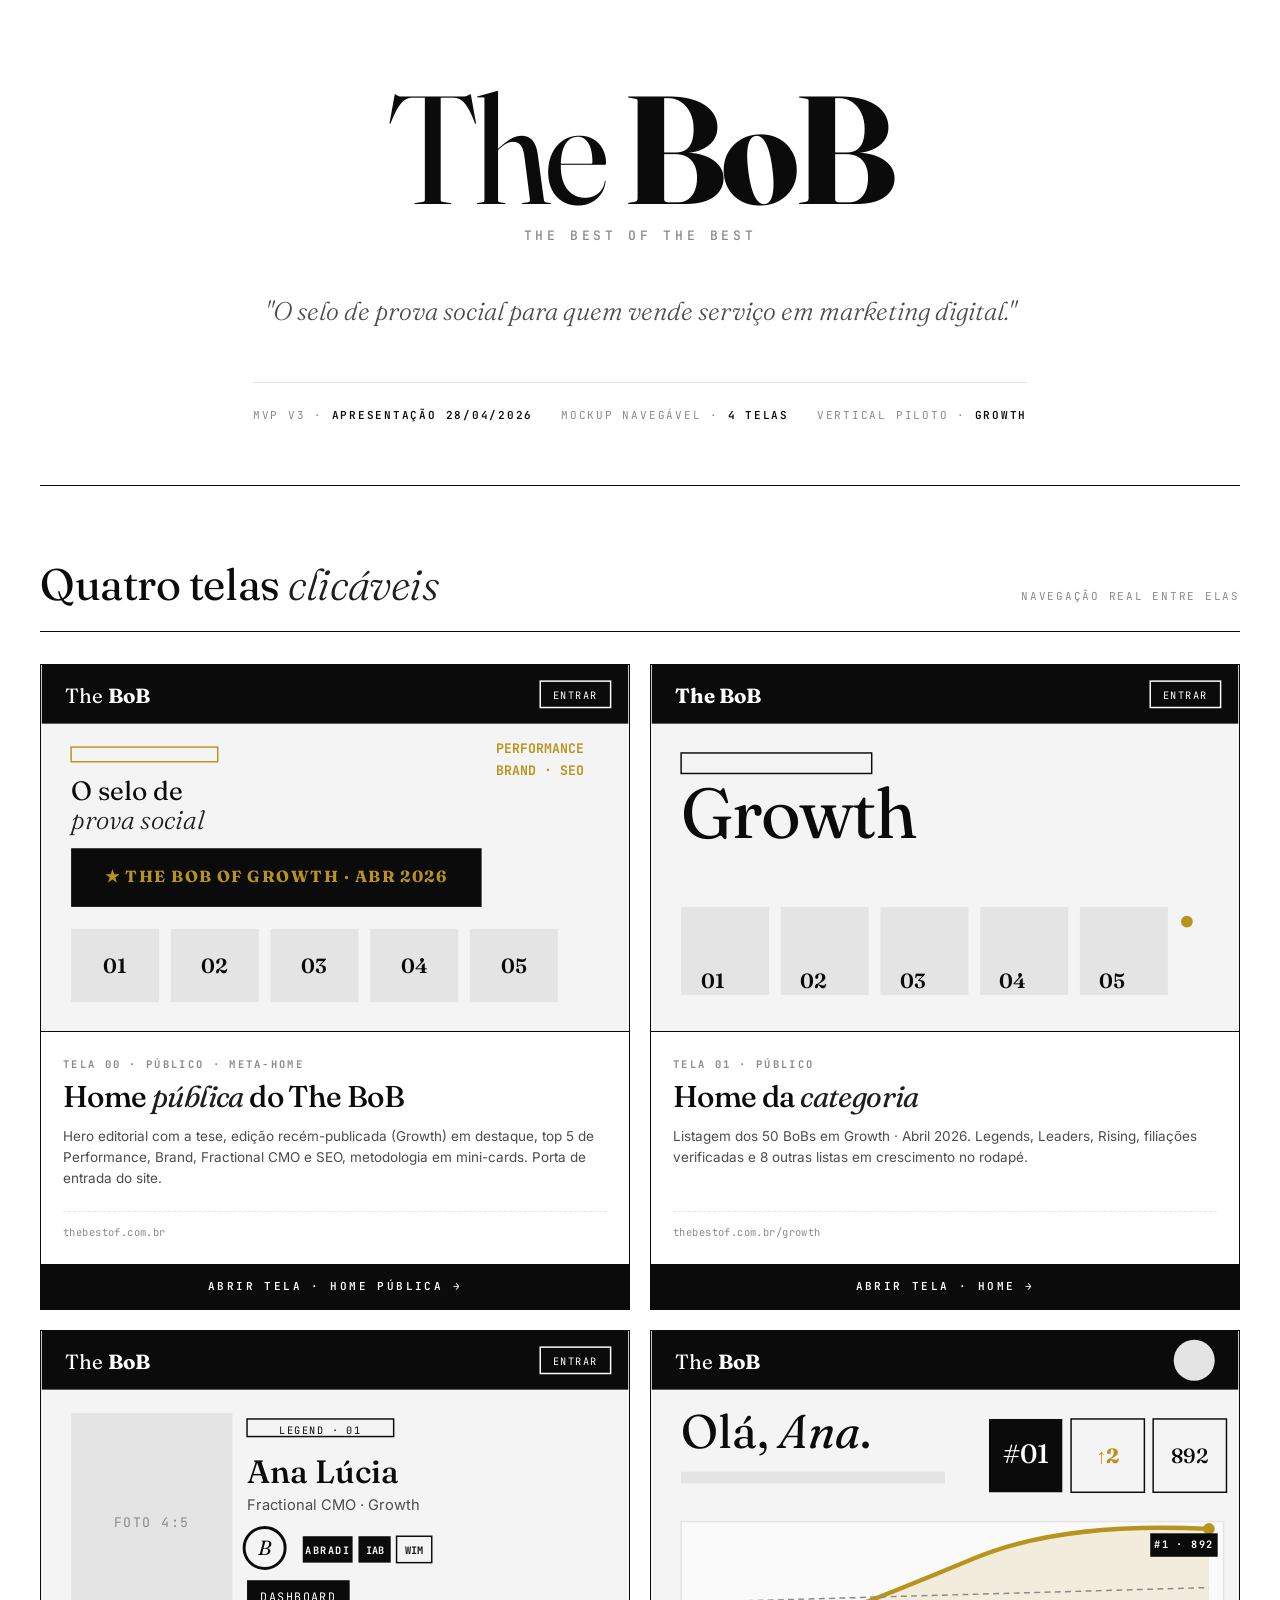
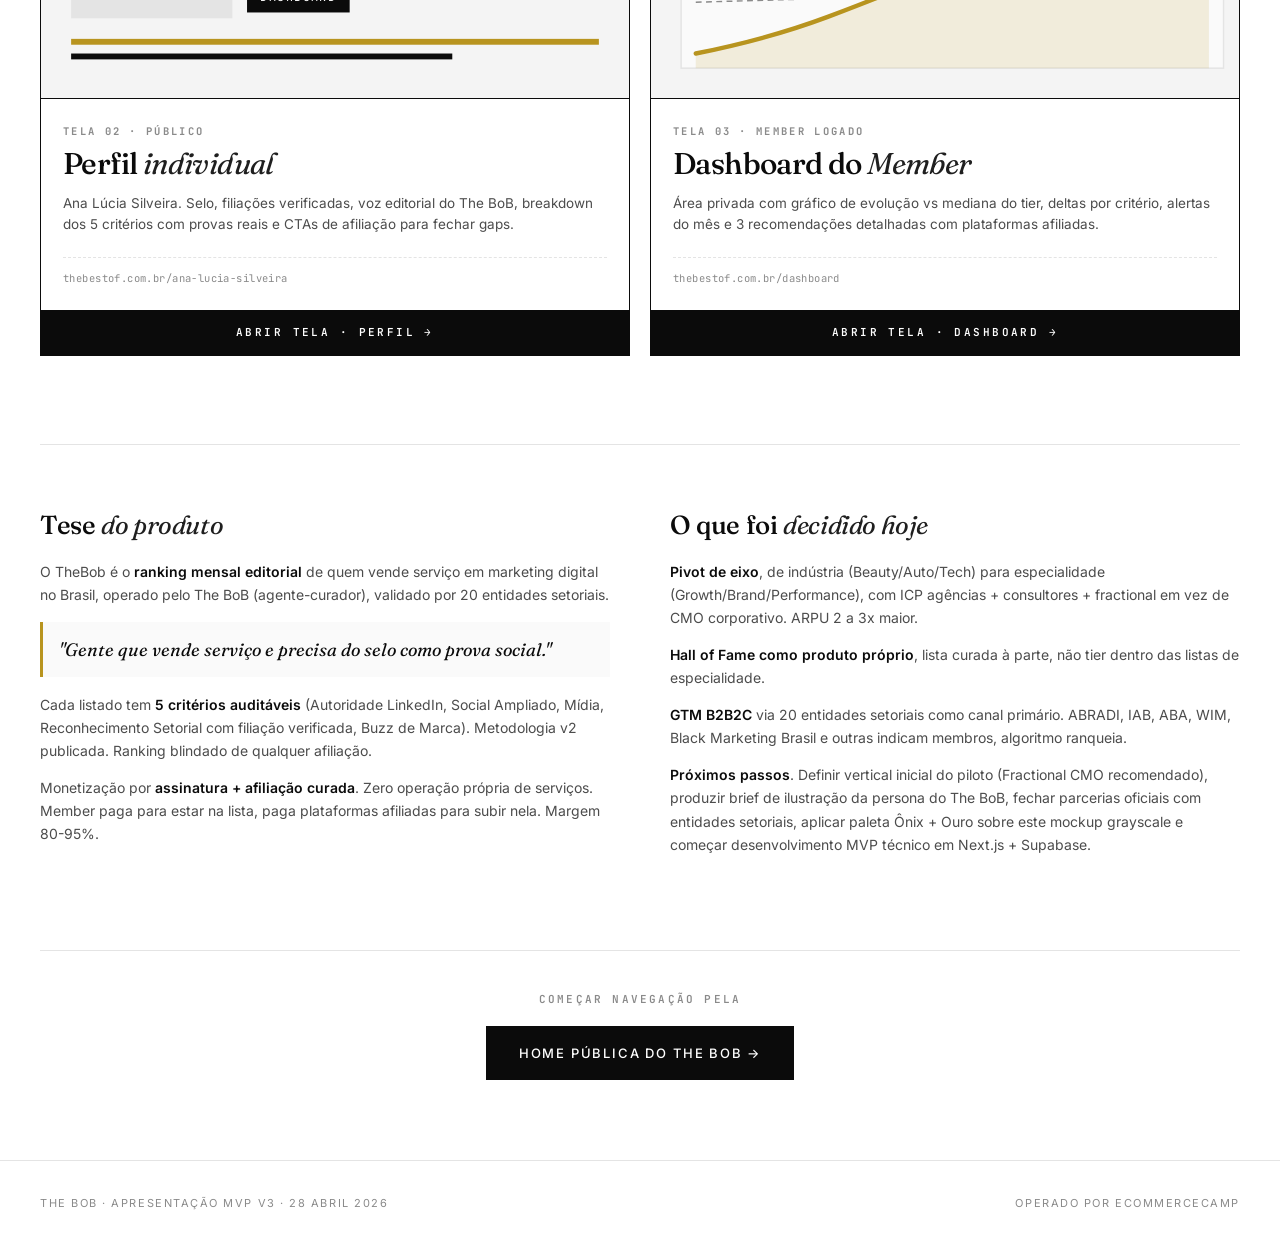
==== commit 7b45e502: "refactor: landing na raiz (home virou index, edicao Growth virou growth) + copy The Best of the Best" ====
--- a/apresentacao.html
+++ b/apresentacao.html
@@ -17,7 +17,7 @@
     <!-- HERO DA APRESENTAÇÃO -->
     <section class="pres-hero">
       <div class="pres-logo">The <strong>BoB</strong></div>
-      <div class="pres-tagline">The Best of Best</div>
+      <div class="pres-tagline">The Best of the Best</div>
       <p class="pres-sub">"O selo de prova social para quem vende serviço em marketing digital."</p>
       <div class="pres-meta">
         <span>MVP v3 · <strong>Apresentação 28/04/2026</strong></span>
@@ -37,7 +37,7 @@
       <div class="pres-grid" style="grid-template-columns: repeat(2, 1fr);">
 
         <!-- CARD 00: HOME PÚBLICA (NOVO) -->
-        <a href="home.html" class="pres-card">
+        <a href="index.html" class="pres-card">
           <div class="pres-card-visual">
             <svg viewBox="0 0 400 250" xmlns="http://www.w3.org/2000/svg">
               <rect x="0" y="0" width="400" height="40" fill="#0B0B0B"/>
@@ -74,7 +74,7 @@
         </a>
 
         <!-- CARD 01: HOME CATEGORIA -->
-        <a href="index.html" class="pres-card">
+        <a href="growth.html" class="pres-card">
           <div class="pres-card-visual">
             <svg viewBox="0 0 400 250" xmlns="http://www.w3.org/2000/svg">
               <rect x="0" y="0" width="400" height="40" fill="#0B0B0B"/>
@@ -201,7 +201,7 @@
     <!-- BOTÃO DE NAVEGAÇÃO RÁPIDA -->
     <section style="padding: 40px 0 80px; border-top: 1px solid var(--line); text-align: center;">
       <p class="mono" style="font-size: 11px; letter-spacing: 0.2em; text-transform: uppercase; color: var(--mute); margin-bottom: 18px; font-weight: 600;">Começar navegação pela</p>
-      <a href="home.html" class="btn primary" style="padding: 16px 32px; font-size: 13px;">Home pública do The BoB →</a>
+      <a href="index.html" class="btn primary" style="padding: 16px 32px; font-size: 13px;">Home pública do The BoB →</a>
     </section>
 
   </div>
--- a/styles.css
+++ b/styles.css
@@ -96,6 +96,34 @@
   text-decoration: none;
 }
 .nav-cta:hover { background: var(--ink); color: var(--paper); }
+
+/* ───── LANG SWITCHER (PT/EN/ES) ───── */
+.lang-switcher {
+  display: inline-flex;
+  align-items: center;
+  gap: 6px;
+}
+.lang-switcher a {
+  display: inline-flex;
+  align-items: center;
+  justify-content: center;
+  padding: 3px;
+  border: 1px solid transparent;
+  text-decoration: none;
+  line-height: 0;
+  opacity: 0.45;
+  transition: opacity 0.15s ease, border-color 0.15s ease;
+}
+.lang-switcher a:hover { opacity: 0.85; }
+.lang-switcher a.active {
+  opacity: 1;
+  border-color: var(--ink);
+}
+.lang-switcher svg {
+  width: 22px;
+  height: auto;
+  display: block;
+}
 
 /* ───── BREADCRUMB ───── */
 .breadcrumb {
@@ -2116,10 +2144,25 @@
   .nav-links { display: none; }
   .logo .brand { font-size: 24px; }
   .logo .tagline { font-size: 8px; }
-
-  /* Legends mobile: 4 primeiros em 2x2 (50% cada), 5º ocupa linha inteira */
-  .legends { grid-template-columns: 1fr 1fr; gap: 18px 12px; }
-  .card-legend:nth-child(5) { grid-column: 1 / -1; }
+  .lang-switcher { gap: 4px; }
+  .lang-switcher a { padding: 2px; }
+  .lang-switcher svg { width: 18px; }
+
+  /* Legends mobile: 1º ocupa linha inteira (hero), 2-5 em 2x2 (50% cada) */
+  .legends { grid-template-columns: 1fr 1fr; gap: 28px 14px; }
+  .card-legend {
+    padding: 14px 12px 18px;
+    background: var(--paper);
+    border: 1px solid var(--line);
+    border-radius: 4px;
+  }
+  .card-legend:hover { border-color: var(--ink); }
+  .card-legend:nth-child(1) {
+    grid-column: 1 / -1;
+    padding: 18px 16px 22px;
+    background: var(--off-white);
+    border: 1px solid var(--ink);
+  }
   .card-legend .rank-num { font-size: 42px; }
   .card-legend .name { font-size: 17px; }
   .card-legend .role { font-size: 11.5px; }
@@ -2127,13 +2170,47 @@
   .card-legend .bob-seal { width: 28px; height: 28px; font-size: 13px; }
   .card-legend .bob-quote { font-size: 11px; line-height: 1.45; }
   .card-legend .bob-block { padding: 10px 0 2px; gap: 10px; }
-  .card-legend:nth-child(5) .rank-num { font-size: 52px; }
-  .card-legend:nth-child(5) .name { font-size: 20px; }
-
-  /* Leaders mobile: 2 colunas (3 linhas de 2, último sozinho) */
-  .leaders { grid-template-columns: 1fr 1fr; gap: 12px; }
-  .card-leader .rank-num { font-size: 30px; }
-  .card-leader .name { font-size: 15px; }
+  .card-legend:nth-child(1) .rank-num { font-size: 52px; }
+  .card-legend:nth-child(1) .name { font-size: 20px; }
+
+  /* Leaders mobile: listagem compacta (foto pequena à esquerda, info à direita) */
+  .leaders { grid-template-columns: 1fr; gap: 8px; }
+  .card-leader {
+    display: grid;
+    grid-template-columns: 54px 1fr;
+    grid-template-areas:
+      "photo rank"
+      "photo name"
+      "photo role"
+      "fil   fil";
+    gap: 2px 10px;
+    padding: 10px;
+    border: 1px solid var(--line);
+    align-items: start;
+  }
+  .card-leader .photo-1x1 {
+    grid-area: photo;
+    width: 54px;
+    height: 54px;
+    align-self: center;
+  }
+  .card-leader .rank-row {
+    grid-area: rank;
+    padding: 0;
+    border-bottom: none;
+    align-items: center;
+  }
+  .card-leader .rank-num { font-size: 18px; }
+  .card-leader .name { grid-area: name; font-size: 13px; line-height: 1.18; }
+  .card-leader .role { grid-area: role; font-size: 10.5px; line-height: 1.3; }
+  .card-leader .role br { display: none; }
+  .card-leader .leader-tag { display: none; }
+  .card-leader .filiations-mini {
+    grid-area: fil;
+    padding-top: 6px;
+    margin-top: 4px;
+    border-top: 1px solid var(--line);
+  }
 
   /* Rising mobile: listagem 1 coluna, 2 linhas pequenas */
   .rising { grid-template-columns: 1fr; gap: 6px; }
@@ -2155,7 +2232,6 @@
   .delta-row .delta-bar-wrap { grid-column: 1 / -1; }
 }
 @media (max-width: 420px) {
-  .leaders { grid-template-columns: 1fr; gap: 10px; }
   .other-lists-grid { grid-template-columns: 1fr; }
   .preview-top5 { grid-template-columns: repeat(2, 1fr); }
   .how-right { grid-template-columns: 1fr; }
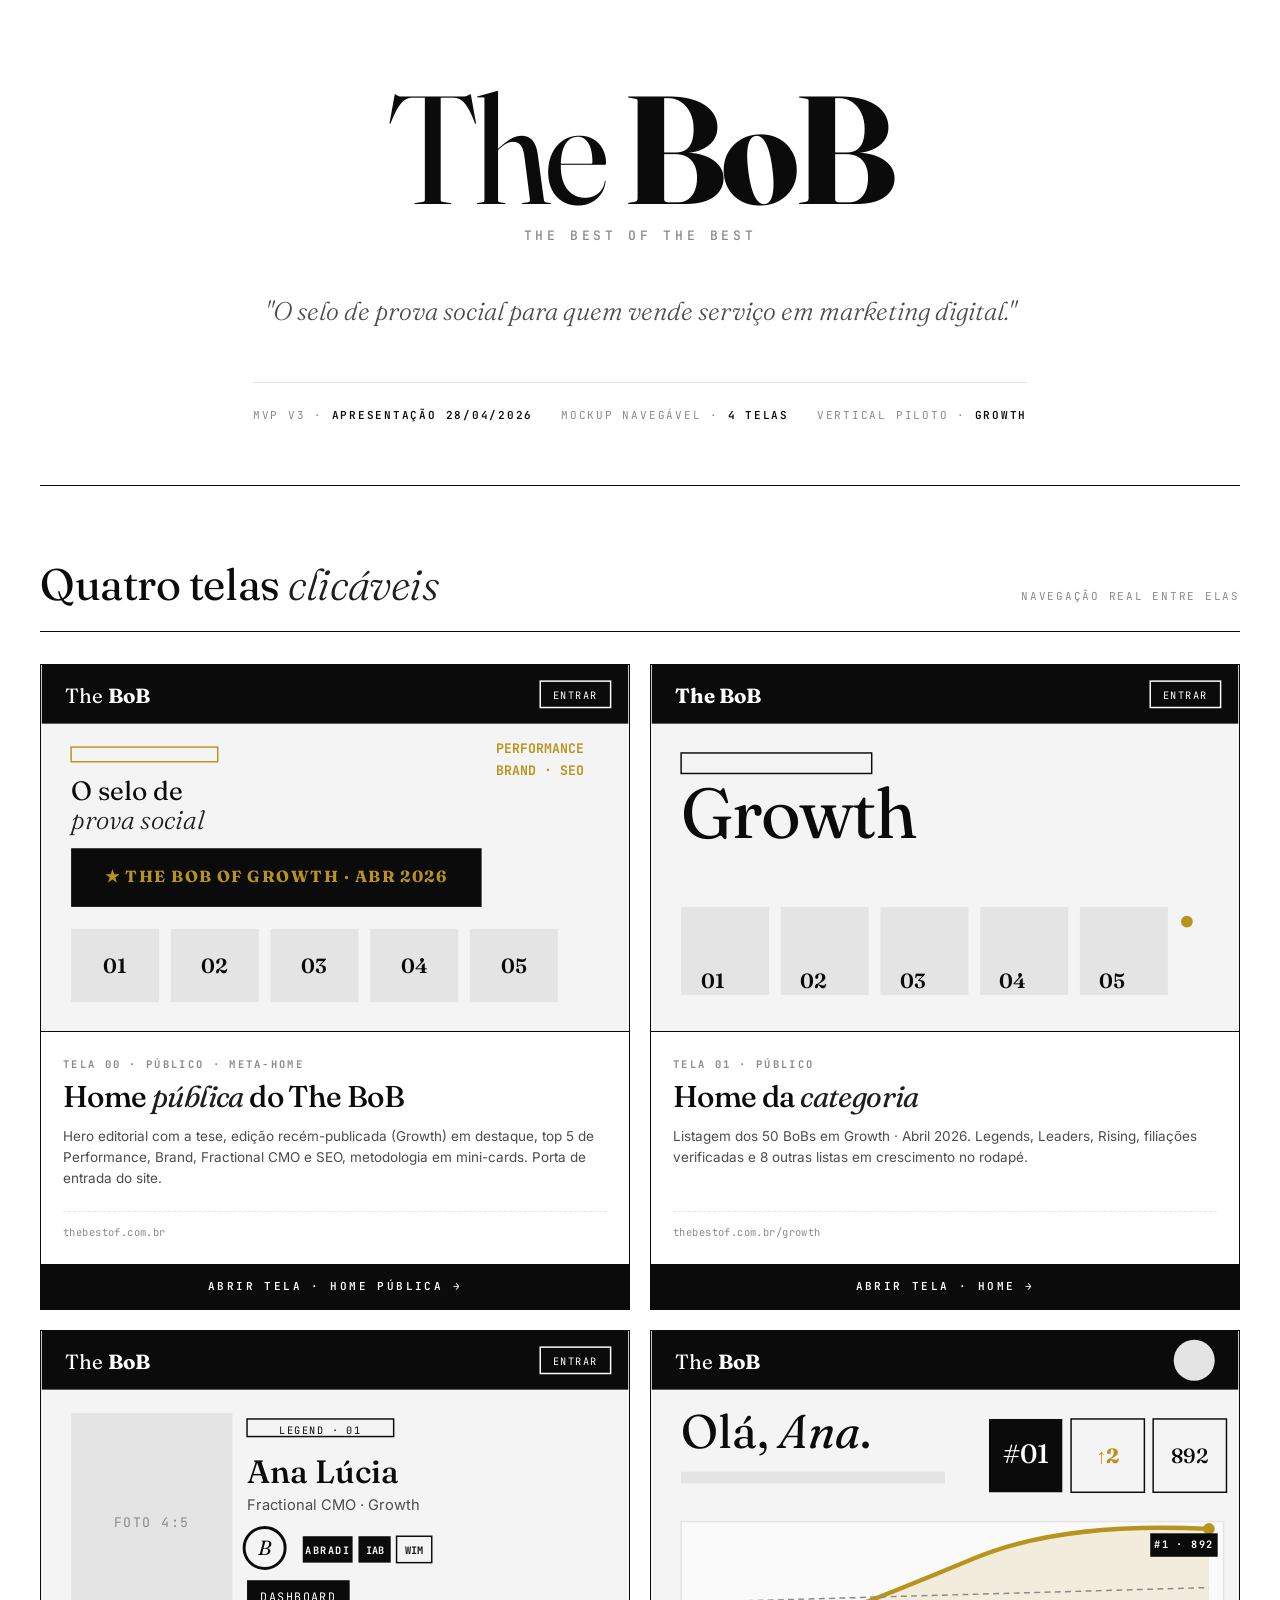
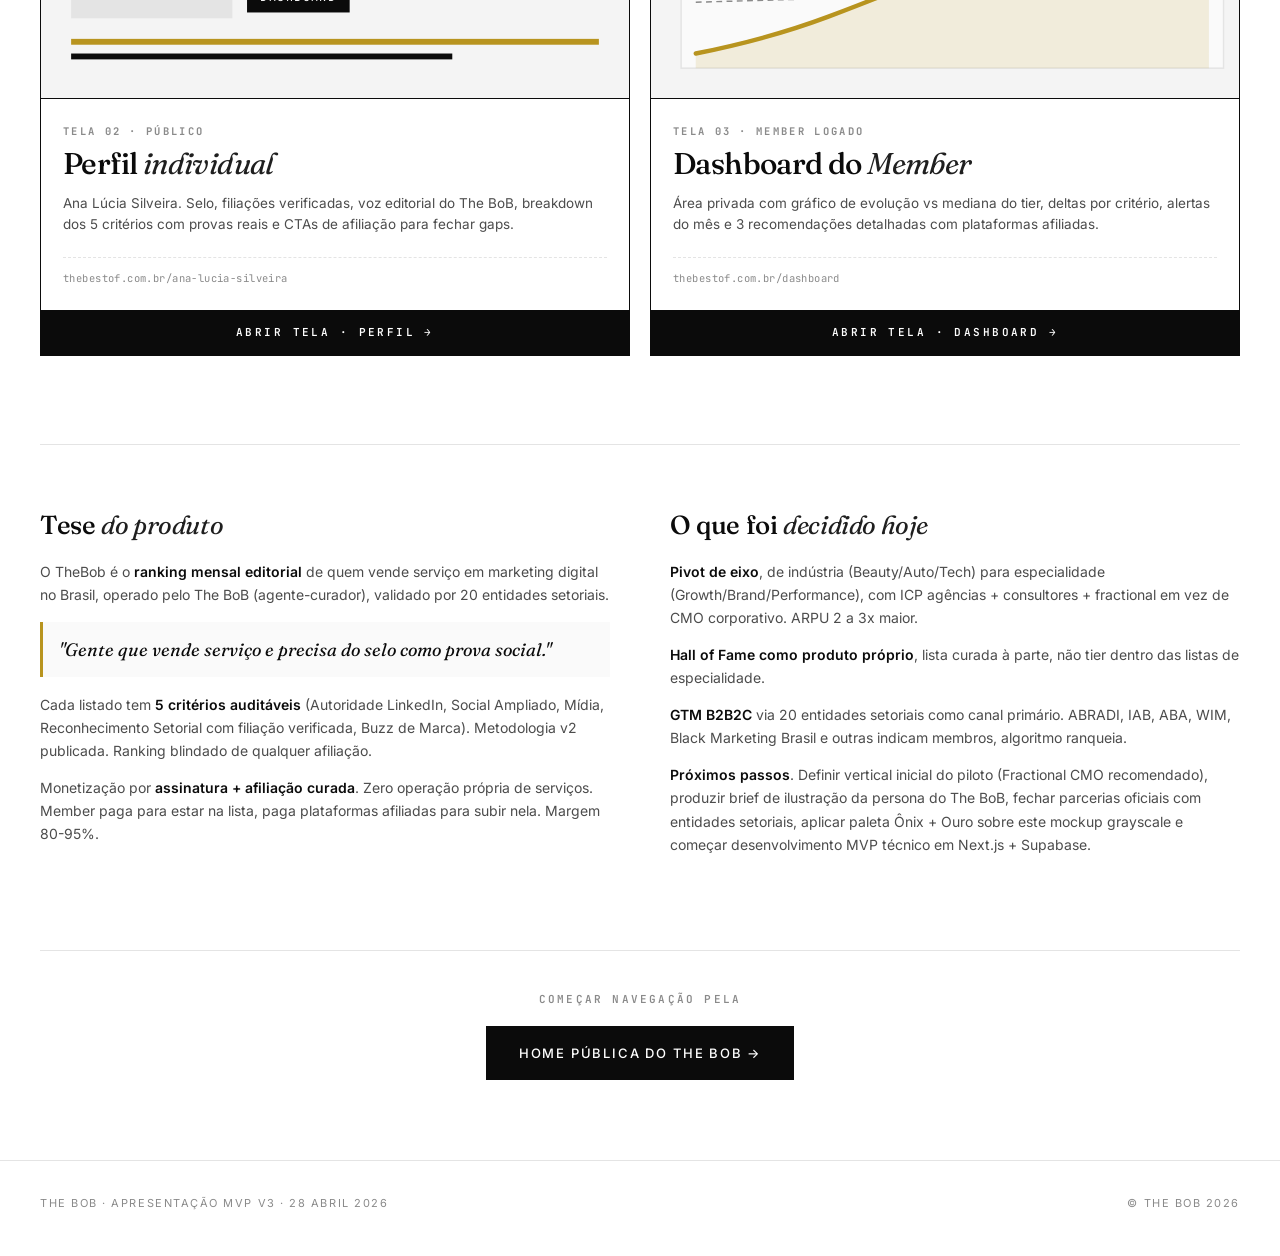
==== commit def7daaf: "copy: manifesto editorial padrao no hero das paginas publicas (index, growth, fractional)" ====
--- a/apresentacao.html
+++ b/apresentacao.html
@@ -210,7 +210,7 @@
 <footer class="global-footer">
   <div class="container">
     <span>The BoB · Apresentação MVP v3 · 28 Abril 2026</span>
-    <span>Operado por ecommerceCAMP</span>
+    <span>© The BoB 2026</span>
   </div>
 </footer>
 
--- a/styles.css
+++ b/styles.css
@@ -99,9 +99,12 @@
 
 /* ───── LANG SWITCHER (PT/EN/ES) ───── */
 .lang-switcher {
-  display: inline-flex;
+  display: flex;
+  flex-direction: row;
   align-items: center;
   gap: 6px;
+  flex-shrink: 0;
+  white-space: nowrap;
 }
 .lang-switcher a {
   display: inline-flex;
@@ -111,6 +114,7 @@
   border: 1px solid transparent;
   text-decoration: none;
   line-height: 0;
+  flex-shrink: 0;
   opacity: 0.45;
   transition: opacity 0.15s ease, border-color 0.15s ease;
 }
@@ -123,6 +127,7 @@
   width: 22px;
   height: auto;
   display: block;
+  flex-shrink: 0;
 }
 
 /* ───── BREADCRUMB ───── */
@@ -1234,6 +1239,25 @@
 }
 .home-hero h1 em { font-style: italic; color: var(--ink-2); font-weight: 300; }
 .home-hero h1 strong { font-weight: 700; color: var(--ink); }
+/* Manifesto editorial reutilizável em qualquer hero público */
+.h-manifesto {
+  font-family: 'Fraunces', serif;
+  font-style: italic;
+  font-weight: 300;
+  font-size: clamp(17px, 1.7vw, 22px);
+  line-height: 1.5;
+  letter-spacing: -0.005em;
+  color: var(--ink-2);
+  max-width: 58ch;
+  margin: 0 0 28px;
+  padding-left: 14px;
+  border-left: 2px solid var(--gold);
+}
+.h-manifesto em {
+  font-style: normal;
+  font-weight: 500;
+  color: var(--ink);
+}
 .home-hero .h-lede strong { font-weight: 600; color: var(--ink); font-style: normal; }
 .home-hero .h-lede {
   font-family: 'Fraunces', serif;
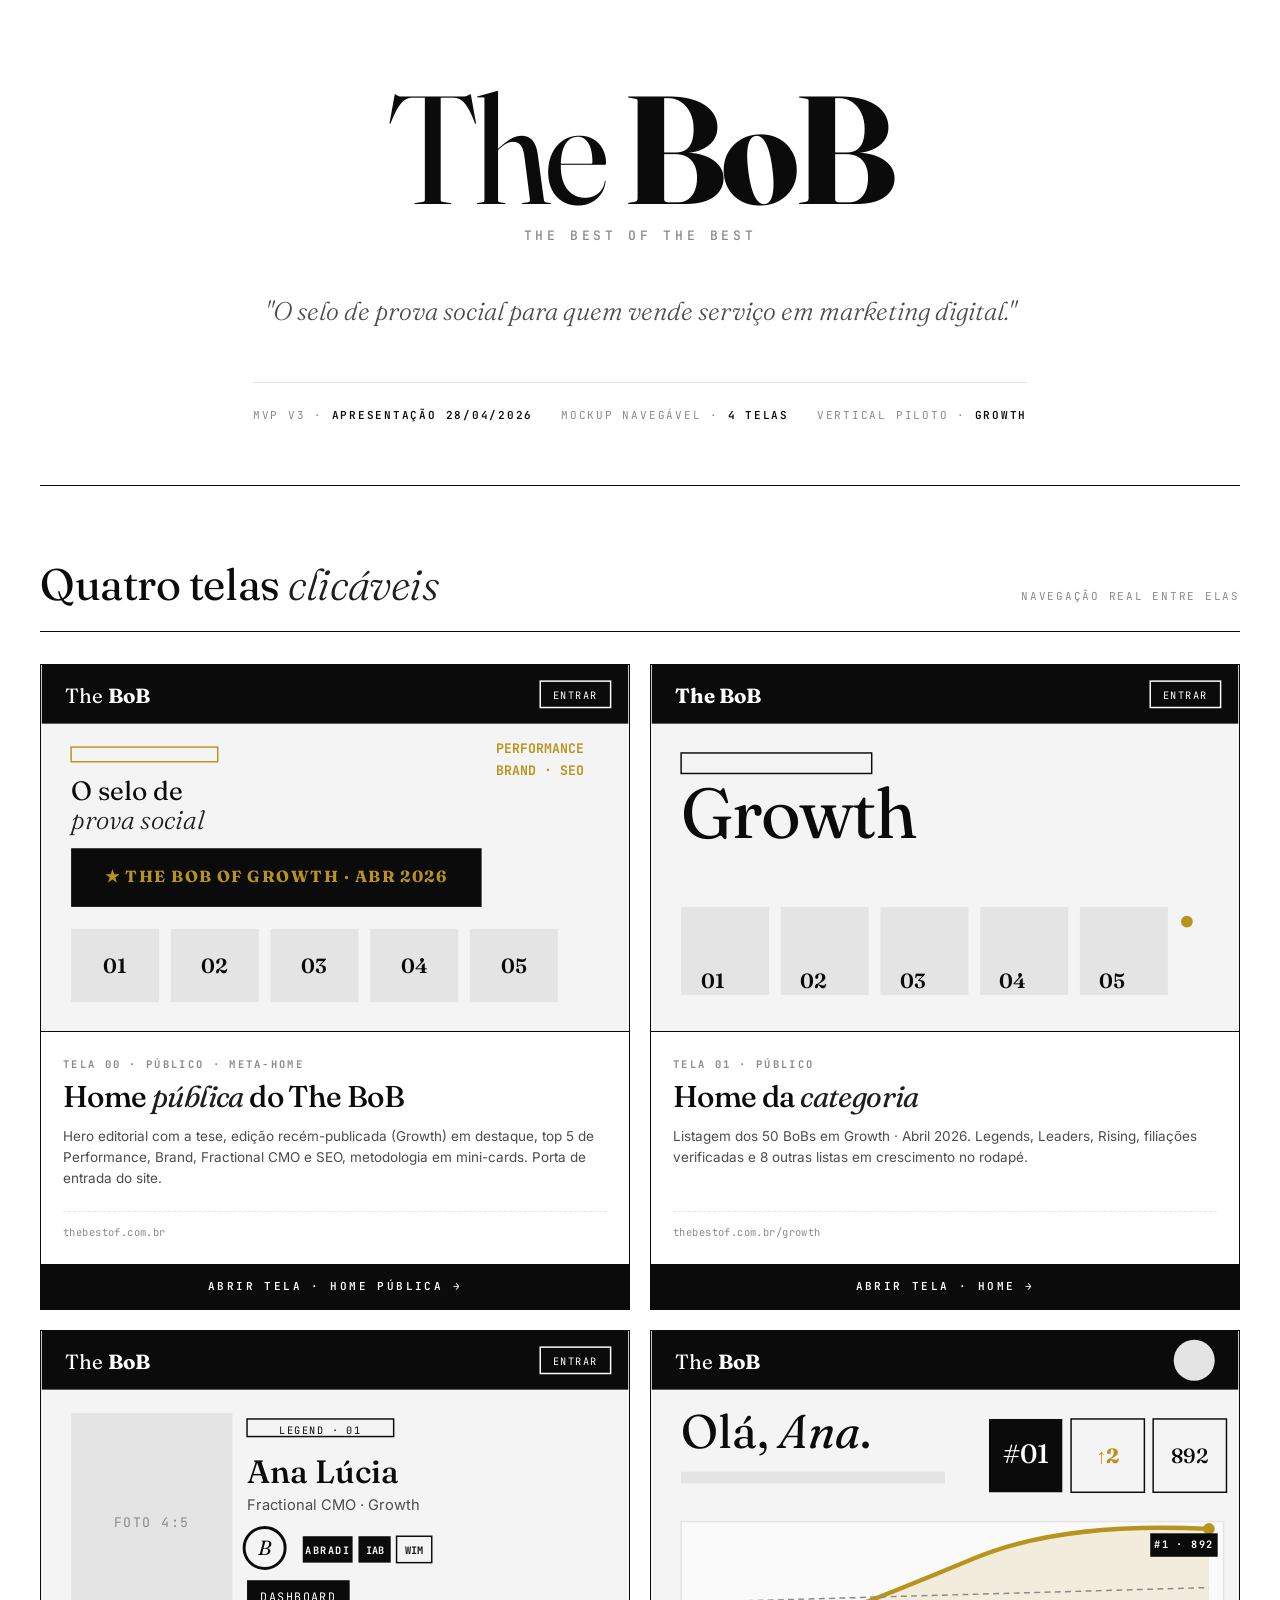
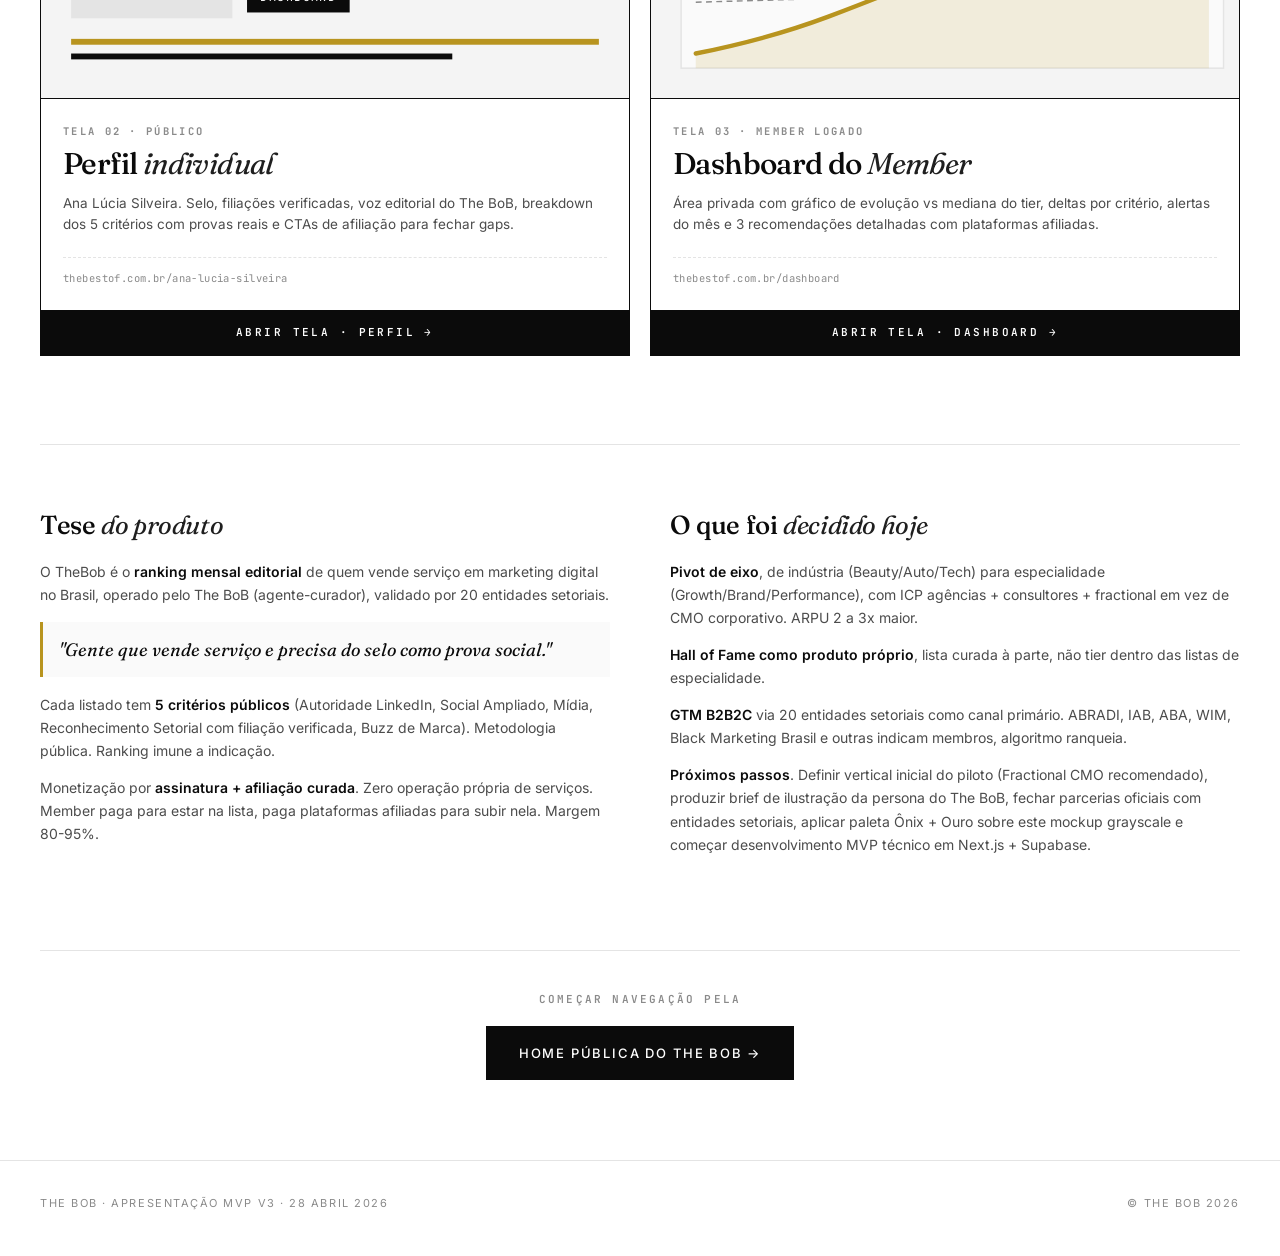
==== commit f5fadbac: "copy: separa publico de pago, CTAs de afiliacao saem dos perfis publicos e ficam so no dashboard pri" ====
--- a/apresentacao.html
+++ b/apresentacao.html
@@ -186,7 +186,7 @@
         <h3>Tese <em>do produto</em></h3>
         <p>O TheBob é o <strong>ranking mensal editorial</strong> de quem vende serviço em marketing digital no Brasil, operado pelo The BoB (agente-curador), validado por 20 entidades setoriais.</p>
         <p class="pres-key">"Gente que vende serviço e precisa do selo como prova social."</p>
-        <p>Cada listado tem <strong>5 critérios auditáveis</strong> (Autoridade LinkedIn, Social Ampliado, Mídia, Reconhecimento Setorial com filiação verificada, Buzz de Marca). Metodologia v2 publicada. Ranking blindado de qualquer afiliação.</p>
+        <p>Cada listado tem <strong>5 critérios públicos</strong> (Autoridade LinkedIn, Social Ampliado, Mídia, Reconhecimento Setorial com filiação verificada, Buzz de Marca). Metodologia pública. Ranking imune a indicação.</p>
         <p>Monetização por <strong>assinatura + afiliação curada</strong>. Zero operação própria de serviços. Member paga para estar na lista, paga plataformas afiliadas para subir nela. Margem 80-95%.</p>
       </div>
       <div>
